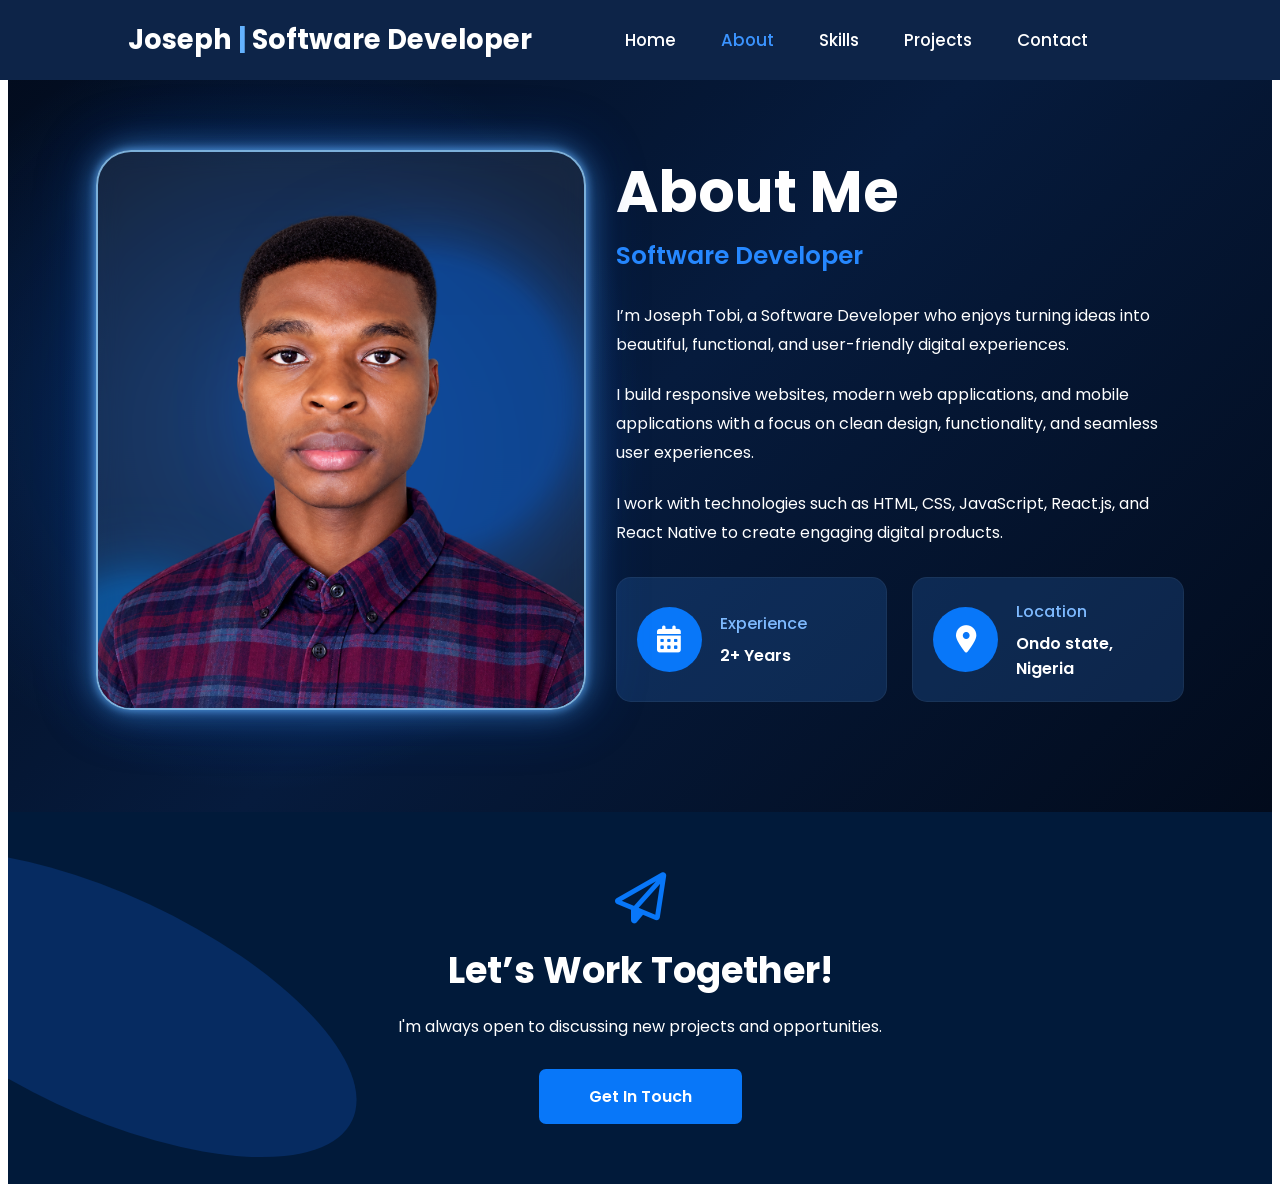
==== about.html @ d0be8aa5 "Add files via upload" ====
<!DOCTYPE html>
<html lang="en">

<head>

    <meta charset="UTF-8">

    <meta name="viewport" content="width=device-width, initial-scale=1.0">

    <title>About Me | Joseph Tobi</title>

    <!-- CSS -->
    <link rel="stylesheet" href="about.css">

    <!-- Google Font -->
    <link rel="preconnect" href="https://fonts.googleapis.com">

    <link rel="preconnect" href="https://fonts.gstatic.com" crossorigin>

    <link
        href="https://fonts.googleapis.com/css2?family=Poppins:wght@300;400;500;600;700;800&display=swap"
        rel="stylesheet"
    >

    <!-- Font Awesome -->
    <link
        rel="stylesheet"
        href="https://cdnjs.cloudflare.com/ajax/libs/font-awesome/6.7.2/css/all.min.css"
    >

</head>


<body>


<!-- ================= HEADER ================= -->

<header id="about-header">

    <nav class="navbar">

        <!-- Logo -->

        <div class="logo">

            <h2>
                Joseph <span>|</span> Software Developer
            </h2>

        </div>


        <!-- Desktop Navigation -->

        <ul class="nav-links">

            <li>
                <a href="index.html">Home</a>
            </li>

            <li>
                <a href="about.html" class="active">About</a>
            </li>

            <li>
                <a href="skills.html">Skills</a>
            </li>

            <li>
                <a href="project.html">Projects</a>
            </li>

            <li>
                <a href="contact.html">Contact</a>
            </li>

        </ul>


        <!-- Hamburger - Mobile Only -->

        <button
            class="hamburger"
            id="hamburger"
            aria-label="Open Menu"
        >

            <i class="fa-solid fa-bars"></i>

        </button>

    </nav>


    <!-- ================= MOBILE MENU ================= -->

    <nav class="mobile-menu" id="mobileMenu">

        <!-- Close Button -->

        <button
            class="close-menu"
            id="closeMenu"
            aria-label="Close Menu"
        >

            <i class="fa-solid fa-xmark"></i>

        </button>


        <a href="index.html">
            Home
        </a>

        <a href="about.html">
            About
        </a>

         <a href="skills.html">Skills</a>

        <a href="project.html">
            Projects
        </a>

        <a href="contact.html">
            Contact
        </a>

    </nav>

</header>



<!-- ================= ABOUT HERO ================= -->

<main>


    <section class="about-hero">


        <!-- About Image -->

        <div class="about-image">

            <img
                src="img/ChatGPT Image Aug 29, 2026, 05_15_41 AM.png"
                alt="Joseph Tobi"
            >

        </div>



        <!-- About Content -->

        <div class="about-content">

            <h1>
                About Me
            </h1>


            <h2>
                Software Developer
            </h2>


            <p>

                I’m Joseph Tobi, a Software Developer who enjoys
                turning ideas into beautiful, functional, and
                user-friendly digital experiences.

            </p>


            <p>

                I build responsive websites, modern web applications,
                and mobile applications with a focus on clean design,
                functionality, and seamless user experiences.

            </p>


            <p>

                I work with technologies such as HTML, CSS,
                JavaScript, React.js, and React Native to create
                engaging digital products.

            </p>



            <!-- Experience & Location -->

            <div class="about-info">


                <!-- Experience -->

                <div class="info-box">

                    <div class="info-icon">

                        <i class="fa-solid fa-calendar-days"></i>

                    </div>

                    <div>

                        <h3>
                            Experience
                        </h3>

                        <p>
                            2+ Years
                        </p>

                    </div>

                </div>



                <!-- Location -->

                <div class="info-box">

                    <div class="info-icon">

                        <i class="fa-solid fa-location-dot"></i>

                    </div>

                    <div>

                        <h3>
                            Location
                        </h3>

                        <p>
                           Ondo state, Nigeria
                        </p>

                    </div>

                </div>


            </div>

        </div>

    </section>



    <!-- ================= CALL TO ACTION ================= -->

    <section class="about-cta">


        <div class="cta-icon">

            <i class="fa-regular fa-paper-plane"></i>

        </div>


        <h2>
            Let’s Work Together!
        </h2>


        <p>

            I'm always open to discussing new projects
            and opportunities.

        </p>


        <a
            href="contact.html"
            class="cta-btn"
        >

            Get In Touch

        </a>

    </section>


</main>



<!-- ================= JAVASCRIPT ================= -->

<script src="about.js"></script>


</body>

</html>
---- about.css ----
/* ==========================================
        ABOUT PAGE — MOBILE VIEW
        0px - 767px
========================================== */

@media (max-width: 767px) {
           body {
        font-family: 'Poppins', sans-serif;
    }
      

/* ================= HEADER ================= */

    #about-header {

        width: 100%;

        position: fixed;

        top: 0;
        left: 0;

        z-index: 1000;
    }


    /* ================= NAVBAR ================= */

    .navbar {

        width: 100%;
        height: 70px;

        display: flex;

        justify-content: space-between;
        align-items: center;

        padding: 0 6%;

        background: #0d2448;
    }


    /* ================= LOGO ================= */

    .logo h2 {

        color: #ffffff;

        font-size: 1.2rem;

        font-weight: 700;
    }


    .logo span {

        color: #63b2ff;
    }


    /* ================= DESKTOP NAVIGATION ================= */

    .nav-links {

        display: none;
    }


    /* ================= HAMBURGER ================= */

    .hamburger {

        display: block;

        border: none;

        background: none;

        color: #ffffff;

        font-size: 1.8rem;

        cursor: pointer;

        margin-right: 80px;
    }


    /* ================= MOBILE MENU ================= */

    .mobile-menu {

        position: fixed;

        top: 0;
        right: -100%;

        width: 75%;
        height: 100vh;

        background: #12386b;

        display: flex;

        flex-direction: column;

        padding: 30px;

        transition: right 0.4s ease;

        z-index: 1001;
    }


    /* ================= OPEN MENU ================= */

    .mobile-menu.active {

        right: 0;
    }


    /* ================= CLOSE BUTTON ================= */

    .close-menu {

        align-self: flex-end;

        border: none;

        background: none;

        color: #ffffff;

        font-size: 2rem;

        cursor: pointer;

        margin-bottom: 40px;
    }


    /* ================= MENU LINKS ================= */

    .mobile-menu a {

        text-decoration: none;

        color: #ffffff;

        font-size: 1.2rem;

        margin: 15px 0;

        transition: 0.3s;
    }


    .mobile-menu a:hover {

        color: #63b2ff;

        padding-left: 10px;
    }


/* ==========================================
        ABOUT HERO
========================================== */

.about-hero {

    width: 100%;

    min-height: auto;

    background: linear-gradient(
        180deg,
        #06469a 0%,
        #032b65 45%,
        #001f4f 100%
    );

    display: flex;

    flex-direction: column;

    align-items: center;

    text-align: center;

    padding: 90px 7% 45px;

    box-sizing: border-box;
}


/* ==========================================
        ABOUT IMAGE — MOBILE NEON GLASS
========================================== */

.about-image {
    width: 100%;
    max-width: 380px;
    height: 430px;
    position: relative;

    display: flex;
    align-items: flex-end;
    justify-content: center;

    margin-top: 25px;
    margin-bottom: 20px;

    box-sizing: border-box;

    background: rgba(255, 255, 255, 0.07);

    border: 2px solid rgba(150, 210, 255, 0.8);

    border-radius: 30px;

    backdrop-filter: blur(10px);
    -webkit-backdrop-filter: blur(10px);

    box-shadow:
        0 0 10px rgba(99, 178, 255, 0.8),
        0 0 25px rgba(99, 178, 255, 0.5),
        0 0 50px rgba(15, 98, 215, 0.35);

    overflow: hidden;
}


/* ==========================================
        BLUE GLOW
========================================== */

.about-image::before {
    content: "";

    position: absolute;

    width: 220px;
    height: 220px;

    top: 80px;
    right: -20px;

    border-radius: 50%;

    background: #006eff;

    opacity: 0.35;

    filter: blur(8px);

    box-shadow:
        0 0 40px #006eff,
        0 0 80px #006eff;

    z-index: 0;
}


/* ==========================================
        SECOND BLUE GLOW
========================================== */

.about-image::after {
    content: "";

    position: absolute;

    width: 150px;
    height: 150px;

    bottom: -40px;
    left: -35px;

    border-radius: 50%;

    background: #008cff;

    opacity: 0.4;

    filter: blur(8px);

    box-shadow:
        0 0 30px #008cff,
        0 0 60px #008cff;

    z-index: 0;
}


/* ==========================================
        PORTRAIT
========================================== */

.about-image img {
    width: 100%;
    max-width: 430px;
    height: auto;

    display: block;

    position: relative;
    z-index: 2;

    object-fit: contain;

    transition: transform 0.4s ease;
}


/* ==========================================
        IMAGE HOVER
========================================== */

.about-image:hover img {
    transform: scale(1.03);
}

/* ==========================================
        ABOUT CONTENT
========================================== */

.about-content {

    width: 100%;

    color: #ffffff;

    display: flex;
    flex-direction: column;
    align-items: center;
}


/* ==========================================
        ABOUT HEADING
========================================== */

.about-content h1 {

    margin: 0 0 12px;

    color: #ffffff;

    font-size: 2.7rem;

    font-weight: 700;

    line-height: 1.2;
}


/* ==========================================
        ABOUT SUBHEADING
========================================== */

.about-content h2 {

    margin: 0 0 28px;

    color: #2688ff;

    font-size: 1.35rem;

    font-weight: 600;

    line-height: 1.4;
}


/* ==========================================
        ABOUT PARAGRAPHS
========================================== */

.about-content > p {

    width: 100%;

    margin: 0 0 28px;

    color: #ffffff;

    font-size: 1rem;

    line-height: 1.8;

    text-align: center;
}


/* ==========================================
        EXPERIENCE + LOCATION
========================================== */

.about-info {

    width: 100%;

    display: grid;

    grid-template-columns: 1fr 1fr;

    gap: 20px;

    margin-top: 8px;
}


/* ==========================================
        INFO BOX
========================================== */

.info-box {

    min-height: 220px;

    padding: 30px 15px;

    box-sizing: border-box;

    display: flex;

    flex-direction: column;

    align-items: center;

    justify-content: center;

    text-align: center;

    background: rgba(40, 100, 180, 0.25);

    border-radius: 18px;

    border: 1px solid rgba(255, 255, 255, 0.05);
}


/* ==========================================
        INFO ICON
========================================== */

.info-icon {

    width: 88px;
    height: 88px;

    border-radius: 50%;

    display: flex;

    align-items: center;
    justify-content: center;

    background: #0877f9;

    margin-bottom: 22px;
}


.info-icon i {

    color: #ffffff;

    font-size: 2.2rem;
}


/* ==========================================
        INFO TITLE
========================================== */

.info-box h3 {

    margin: 0 0 12px;

    color: #2688ff;

    font-size: 1.2rem;

    font-weight: 600;
}


/* ==========================================
        INFO TEXT
========================================== */

.info-box p {

    margin: 0;

    color: #ffffff;

    font-size: 1.1rem;

    font-weight: 600;
}


/* ==========================================
        CALL TO ACTION
========================================== */

.about-cta {

    width: 100%;

    min-height: 400px;

    box-sizing: border-box;

    padding: 60px 7% 70px;

    display: flex;

    flex-direction: column;

    align-items: center;

    justify-content: center;

    text-align: center;

    position: relative;

    overflow: hidden;

    background: #011a3a;

    color: #ffffff;
}


/* ==========================================
        CTA BACKGROUND SHAPES
========================================== */

.about-cta::before {

    content: "";

    position: absolute;

    width: 300px;
    height: 150px;

    left: -100px;
    bottom: 80px;

    background: #062b61;

    border-radius: 50%;

    transform: rotate(25deg);
}


.about-cta::after {

    content: "";

    position: absolute;

    width: 300px;
    height: 150px;

    right: -100px;
    bottom: 80px;

    background: #062b61;

    border-radius: 50%;

    transform: rotate(-25deg);
}


/* ==========================================
        CTA CONTENT
========================================== */

.cta-icon,
.about-cta h2,
.about-cta p,
.cta-btn {

    position: relative;

    z-index: 2;
}


/* ==========================================
        CTA ICON
========================================== */

.cta-icon {

    margin-bottom: 25px;
}


.cta-icon i {

    color: #0877f9;

    font-size: 3.5rem;
}


/* ==========================================
        CTA HEADING
========================================== */

.about-cta h2 {

    margin: 0 0 20px;

    color: #ffffff;

    font-size: 2rem;

    font-weight: 700;
}


/* ==========================================
        CTA TEXT
========================================== */

.about-cta p {

    max-width: 450px;

    margin: 0 0 30px;

    color: #ffffff;

    font-size: 1rem;

    line-height: 1.8;
}


/* ==========================================
        CTA BUTTON
========================================== */

.cta-btn {

    display: inline-block;

    padding: 15px 55px;

    background: #0877f9;

    color: #ffffff;

    text-decoration: none;

    border-radius: 7px;

    font-size: 1rem;

    font-weight: 600;

    transition: 0.3s;
}


.cta-btn:hover {

    background: #0665d6;

}


/* ==========================================
        SMALL PHONES
        0px - 400px
========================================== */

@media (max-width: 400px) {

    .navbar {
        height: 80px;
    }

    .logo h2 {
        font-size: 1rem;
    }

    .hamburger {
        font-size: 1.7rem;
        margin-right: 30px;
        
    }

    .about-hero {
        padding-left: 6%;
        padding-right: 6%;
    }

    .about-image {
        width: 100%;
        max-width: 330px;
        height: 370px;

        position: relative;

        display: flex;
        align-items: flex-end;
        justify-content: center;

        margin-top: 20px;
        margin-bottom: 15px;

        box-sizing: border-box;

        background: rgba(255, 255, 255, 0.07);

        border: 2px solid rgba(150, 210, 255, 0.8);

        border-radius: 26px;

        backdrop-filter: blur(10px);
        -webkit-backdrop-filter: blur(10px);

        box-shadow:
            0 0 8px rgba(99, 178, 255, 0.8),
            0 0 20px rgba(99, 178, 255, 0.5),
            0 0 40px rgba(15, 98, 215, 0.35);

        overflow: hidden;
    }


    .about-image::before {
        content: "";

        position: absolute;

        width: 180px;
        height: 180px;

        top: 70px;
        right: -30px;

        border-radius: 50%;

        background: #006eff;

        opacity: 0.35;

        filter: blur(8px);

        box-shadow:
            0 0 30px #006eff,
            0 0 60px #006eff;

        z-index: 0;
    }


    .about-image::after {
        content: "";

        position: absolute;

        width: 120px;
        height: 120px;

        bottom: -30px;
        left: -30px;

        border-radius: 50%;

        background: #008cff;

        opacity: 0.4;

        filter: blur(8px);

        box-shadow:
            0 0 25px #008cff,
            0 0 50px #008cff;

        z-index: 0;
    }


    .about-image img {
        width: 100%;
        max-width: 360px;
        height: auto;

        display: block;

        position: relative;
        z-index: 2;

        object-fit: contain;

        transition: transform 0.4s ease;
    }


    .about-image:hover img {
        transform: scale(1.03);
    }


    .about-content h1 {
        font-size: 2.3rem;
    }

    .about-content h2 {
        font-size: 1.15rem;
    }

    .about-content > p {
        font-size: 0.95rem;
        line-height: 1.7;
    }

    .about-info {
        gap: 12px;
    }

    .info-box {
        min-height: 200px;
        padding: 25px 10px;
    }

    .info-icon {
        width: 75px;
        height: 75px;
    }

    .info-icon i {
        font-size: 1.8rem;
    }

    .info-box h3 {
        font-size: 1rem;
    }

    .info-box p {
        font-size: 0.95rem;
    }

    .about-cta h2 {
        font-size: 1.7rem;
    }

    .cta-btn {
        padding: 14px 45px;
    }
}

}

/* ==========================================
        ABOUT PAGE — TABLET VIEW
        768px - 1024px
========================================== */

@media (min-width: 768px) and (max-width: 1024px) {
      body {
    font-family: 'Poppins', sans-serif;
    overflow-x: auto;
}


    /* ================= HEADER ================= */

    #about-header {

        width:100%;
    position:fixed;
    top:0;
    left:0;
    z-index:1000;
    }


    /* ================= NAVBAR ================= */
.navbar {
    width: 100%;
    height: 75px;
    display: flex;
    justify-content: space-between;
    align-items: center;
    padding: 0 6%;
    background: #0d2448;
}


    /* ================= LOGO ================= */

    .logo h2 {

        color: #ffffff;

        font-size: 1.45rem;

        font-weight: 700;
    }


    .logo span {

        color: #63b2ff;
    }


    /* ================= NAVIGATION ================= */

    .nav-links {

        display: flex;

        align-items: center;

        gap: 25px;

        list-style: none;
         overflow-x: auto;
         padding-right: 5rem;
    }


    .nav-links a {

        text-decoration: none;

        color: #ffffff;

        font-size: 0.95rem;

        font-weight: 500;

        transition: 0.3s;
    }


    .nav-links a:hover {

        color: #63b2ff;
    }


    .nav-links .active {

        color: #63b2ff;
    }


    /* NO UNDERLINE */

    .nav-links a.active::after {

        display: none;
    }


    /* ================= HAMBURGER ================= */

    .hamburger {

        display: none;
    }


    /* ================= MOBILE MENU ================= */

    .mobile-menu {

        display: none;
    }


.about-hero {
    width: 110%;

    min-height: auto;

    display: flex;
    flex-direction: column;

    align-items: center;
    text-align: center;

    box-sizing: border-box;

    padding: 100px 7% 60px;

    background:
        radial-gradient(
            circle at 50% 20%,
            rgba(15, 98, 215, 0.35),
            transparent 35%
        ),
        linear-gradient(
            180deg,
            #020b1c,
            #061b3d,
            #020b1c
        );

    color: #ffffff;
}


/* ==========================================
        ABOUT IMAGE — TABLET NEON GLASS
========================================== */

.about-image {

    width: 380px;
    max-width: 90%;
    height: 430px;

    position: relative;

    display: flex;
    align-items: flex-end;
    justify-content: center;

    margin-top: 25px;
    margin-bottom: 35px;

    box-sizing: border-box;

    /* Glass background */
    background: rgba(255, 255, 255, 0.07);

    /* Neon border */
    border: 2px solid rgba(150, 210, 255, 0.8);

    border-radius: 30px;

    /* Glass effect */
    backdrop-filter: blur(10px);
    -webkit-backdrop-filter: blur(10px);

    /* Neon glow */
    box-shadow:
        0 0 10px rgba(99, 178, 255, 0.8),
        0 0 25px rgba(99, 178, 255, 0.5),
        0 0 50px rgba(15, 98, 215, 0.35);

    overflow: hidden;
}


/* ==========================================
        BLUE GLOW
========================================== */

.about-image::before {

    content: "";

    position: absolute;

    width: 230px;
    height: 230px;

    top: 80px;
    right: 0;

    border-radius: 50%;

    background: #006eff;

    opacity: 0.35;

    filter: blur(8px);

    box-shadow:
        0 0 40px #006eff,
        0 0 80px #006eff;

    z-index: 0;
}


/* ==========================================
        SECOND BLUE GLOW
========================================== */

.about-image::after {

    content: "";

    position: absolute;

    width: 150px;
    height: 150px;

    bottom: -40px;
    left: -35px;

    border-radius: 50%;

    background: #008cff;

    opacity: 0.4;

    filter: blur(8px);

    box-shadow:
        0 0 30px #008cff,
        0 0 60px #008cff;

    z-index: 0;
}


/* ==========================================
        PORTRAIT
========================================== */

.about-image img {

    width: 100%;
    max-width: 390px;

    height: auto;

    display: block;

    position: relative;

    z-index: 2;

    object-fit: contain;

    transition: transform 0.4s ease;
}


/* ==========================================
        IMAGE HOVER
========================================== */

.about-image:hover img {

    transform: scale(1.03);
}


/* ==========================================
        ABOUT CONTENT
========================================== */

.about-content {

    width: 90%;

    max-width: 750px;

    display: flex;

    flex-direction: column;

    align-items: center;

    color: #ffffff;
}


/* ==========================================
        ABOUT HEADING
========================================== */

.about-content h1 {

    margin: 0 0 12px;

    color: #ffffff;

    font-size: 3.2rem;

    font-weight: 700;

    line-height: 1.2;
}


/* ==========================================
        ABOUT SUBHEADING
========================================== */

.about-content h2 {

    margin: 0 0 30px;

    color: #2688ff;

    font-size: 1.55rem;

    font-weight: 600;

    line-height: 1.4;
}


/* ==========================================
        ABOUT PARAGRAPHS
========================================== */

.about-content > p {

    width: 100%;

    max-width: 720px;

    margin: 0 0 28px;

    color: #ffffff;

    font-size: 1.05rem;

    line-height: 1.85;

    text-align: center;
}


/* ==========================================
        EXPERIENCE + LOCATION
========================================== */

.about-info {

    width: 100%;

    max-width: 750px;

    display: grid;

    grid-template-columns: 1fr 1fr;

    gap: 25px;

    margin-top: 10px;
}


/* ==========================================
        INFO BOX
========================================== */

.info-box {

    min-height: 230px;

    padding: 35px 25px;

    box-sizing: border-box;

    display: flex;

    flex-direction: column;

    align-items: center;

    justify-content: center;

    text-align: center;

    background: rgba(40, 100, 180, 0.25);

    border-radius: 18px;

    border: 1px solid rgba(255, 255, 255, 0.05);
}


/* ==========================================
        INFO ICON
========================================== */

.info-icon {

    width: 90px;

    height: 90px;

    display: flex;

    align-items: center;

    justify-content: center;

    margin-bottom: 22px;

    border-radius: 50%;

    background: #0877f9;
}


.info-icon i {

    color: #ffffff;

    font-size: 2.3rem;
}


/* ==========================================
        INFO TITLE
========================================== */

.info-box h3 {

    margin: 0 0 12px;

    color: #2688ff;

    font-size: 1.3rem;

    font-weight: 600;
}


/* ==========================================
        INFO TEXT
========================================== */

.info-box p {

    margin: 0;

    color: #ffffff;

    font-size: 1.15rem;

    font-weight: 600;
}


/* ==========================================
        CALL TO ACTION
========================================== */

.about-cta {
    width: 110%;

    min-height: 400px;

    padding: 65px 7% 75px;

    box-sizing: border-box;

    display: flex;

    flex-direction: column;

    align-items: center;

    justify-content: center;

    text-align: center;

    position: relative;

    overflow: hidden;

    background: #011a3a;

    color: #ffffff;
}


/* ==========================================
        CTA BACKGROUND SHAPES
========================================== */

.about-cta::before {

    content: "";

    position: absolute;

    width: 420px;

    height: 190px;

    left: -140px;

    bottom: 80px;

    background: #062b61;

    border-radius: 50%;

    transform: rotate(25deg);
}


.nav-links a.active {
    color: #3b94ff;
}


/* ==========================================
        CTA CONTENT
========================================== */

.cta-icon,
.about-cta h2,
.about-cta p,
.cta-btn {

    position: relative;

    z-index: 2;
}


/* ==========================================
        CTA ICON
========================================== */

.cta-icon {

    margin-bottom: 25px;
}


.cta-icon i {

    color: #0877f9;

    font-size: 3.8rem;
}


/* ==========================================
        CTA HEADING
========================================== */

.about-cta h2 {

    margin: 0 0 20px;

    color: #ffffff;

    font-size: 2.3rem;

    font-weight: 700;
}


/* ==========================================
        CTA TEXT
========================================== */

.about-cta p {

    max-width: 600px;

    margin: 0 0 32px;

    color: #ffffff;

    font-size: 1.1rem;

    line-height: 1.8;
}


/* ==========================================
        CTA BUTTON
========================================== */

.cta-btn {

    display: inline-block;

    padding: 16px 60px;

    background: #0877f9;

    color: #ffffff;

    text-decoration: none;

    border-radius: 7px;

    font-size: 1.05rem;

    font-weight: 600;

    transition: 0.3s;
}


.cta-btn:hover {

    background: #0665d6;
}

}

/* ==========================================
        ABOUT PAGE — DESKTOP VIEW
        1025px AND ABOVE
========================================== */

@media (min-width: 1025px) {
           body {
        font-family: 'Poppins', sans-serif;
    }


  /* ================= HEADER ================= */

    #about-header {

        width: 100%;

        position: fixed;

        top: 0;
        left: 0;

        z-index: 1000;
    }


    /* ================= NAVBAR ================= */

    .navbar {

        width: 100%;
        height: 80px;

        display: flex;

        justify-content: space-between;
        align-items: center;

        padding: 0 10%;

        background: #0d2448;
    }


    /* ================= LOGO ================= */

    .logo h2 {

        color: #ffffff;

        font-size: 1.7rem;

        font-weight: 700;
    }


    .logo span {

        color: #63b2ff;
    }


    /* ================= NAVIGATION ================= */

    .nav-links {

        display: flex;

        align-items: center;

        gap: 45px;

        list-style: none;

        padding-right: 20rem;
    }


    .nav-links a {

        text-decoration: none;

        color: #ffffff;

        font-size: 1.05rem;

        font-weight: 500;

        transition: 0.3s;
    }


    .nav-links a:hover {

        color: #63b2ff;
    }


    .nav-links .active {

        color: #63b2ff;
    }


    /* NO UNDERLINE */

    .nav-links a.active::after {

        display: none;
    }


    /* ================= HAMBURGER ================= */

    .hamburger {

        display: none;
    }


    /* ================= MOBILE MENU ================= */

    .mobile-menu {

        display: none;
    }


.about-hero {
    width: 100%;
    min-height: 650px;

    display: grid;

    grid-template-columns: 45% 55%;

    align-items: center;

    box-sizing: border-box;

    padding: 100px 7% 60px;

    background:
        radial-gradient(
            circle at 20% 50%,
            rgba(15, 98, 215, 0.35),
            transparent 35%
        ),
        linear-gradient(
            135deg,
            #020b1c,
            #061b3d,
            #020b1c
        );

    color: #ffffff;
}

/* ==========================================
        ABOUT IMAGE — NEON GLASS
========================================== */

.about-image {

    width: 100%;
    max-width: 520px;
    height: 560px;

    position: relative;

    display: flex;
    align-items: flex-end;
    justify-content: center;

    box-sizing: border-box;

    /* Glass background */
    background: rgba(255, 255, 255, 0.07);

    /* Neon border */
    border: 2px solid rgba(150, 210, 255, 0.8);

    border-radius: 35px;

    /* Glass effect */
    backdrop-filter: blur(12px);
    -webkit-backdrop-filter: blur(12px);

    /* Neon glow */
    box-shadow:
        0 0 10px rgba(99, 178, 255, 0.8),
        0 0 30px rgba(99, 178, 255, 0.5),
        0 0 60px rgba(15, 98, 215, 0.35);

    overflow: hidden;
}


/* ==========================================
        BLUE GLOW BEHIND PORTRAIT
========================================== */

.about-image::before {

    content: "";

    position: absolute;

    width: 300px;
    height: 300px;

    top: 100px;
    right: 10px;

    border-radius: 50%;

    background: #006eff;

    opacity: 0.35;

    filter: blur(10px);

    box-shadow:
        0 0 50px #006eff,
        0 0 100px #006eff;

    z-index: 0;
}


/* ==========================================
        SECOND BLUE GLOW
========================================== */

.about-image::after {

    content: "";

    position: absolute;

    width: 200px;
    height: 200px;

    bottom: -70px;
    left: -60px;

    border-radius: 50%;

    background: #008cff;

    opacity: 0.4;

    filter: blur(10px);

    box-shadow:
        0 0 40px #008cff,
        0 0 80px #008cff;

    z-index: 0;
}


/* ==========================================
        PORTRAIT
========================================== */

.about-image img {

    width: 100%;
    max-width: 520px;

    height: auto;

    display: block;

    position: relative;

    z-index: 2;

    object-fit: contain;

    transition: transform 0.4s ease;
}


/* ==========================================
        IMAGE HOVER
========================================== */

.about-image:hover img {

    transform: scale(1.03);
}

/* ==========================================
        ABOUT CONTENT
========================================== */

.about-content {

    width: 100%;

    max-width: 680px;

    padding: 50px 0 50px 30px;

    box-sizing: border-box;

    color: #ffffff;
}


/* ==========================================
        ABOUT HEADING
========================================== */

.about-content h1 {

    margin: 0 0 12px;

    color: #ffffff;

    font-size: 3.6rem;

    font-weight: 700;

    line-height: 1.2;
}


/* ==========================================
        ABOUT SUBHEADING
========================================== */

.about-content h2 {

    margin: 0 0 28px;

    color: #2688ff;

    font-size: 1.55rem;

    font-weight: 600;

    line-height: 1.4;
}


/* ==========================================
        ABOUT PARAGRAPHS
========================================== */

.about-content > p {

    max-width: 650px;

    margin: 0 0 22px;

    color: #ffffff;

    font-size: 1rem;

    line-height: 1.8;

    text-align: left;
}


/* ==========================================
        EXPERIENCE + LOCATION
========================================== */

.about-info {

    width: 100%;

    display: grid;

    grid-template-columns: 1fr 1fr;

    gap: 25px;

    margin-top: 30px;
}


/* ==========================================
        INFO BOX
========================================== */

.info-box {

    min-height: 125px;

    padding: 20px;

    box-sizing: border-box;

    display: flex;

    align-items: center;

    gap: 18px;

    background: rgba(40, 100, 180, 0.28);

    border-radius: 15px;

    border: 1px solid rgba(255, 255, 255, 0.05);
}


/* ==========================================
        INFO ICON
========================================== */

.info-icon {

    flex-shrink: 0;

    width: 65px;

    height: 65px;

    display: flex;

    align-items: center;

    justify-content: center;

    border-radius: 50%;

    background: #0877f9;
}


.info-icon i {

    color: #ffffff;

    font-size: 1.7rem;
}


/* ==========================================
        INFO TITLE
========================================== */

.info-box h3 {

    margin: 0 0 7px;

    color: #7ebaff;

    font-size: 1rem;

    font-weight: 500;
}


/* ==========================================
        INFO TEXT
========================================== */

.info-box p {

    margin: 0;

    color: #ffffff;

    font-size: 1rem;

    font-weight: 600;
}


/* ==========================================
        CALL TO ACTION
========================================== */

.about-cta {

    width: 100%;

    min-height: 360px;

    padding: 60px 7%;

    box-sizing: border-box;

    display: flex;

    flex-direction: column;

    align-items: center;

    justify-content: center;

    text-align: center;

    position: relative;

    overflow: hidden;

    background: #011a3a;

    color: #ffffff;
}


/* ==========================================
        CTA BACKGROUND SHAPES
========================================== */

.about-cta::before {

    content: "";

    position: absolute;

    width: 550px;

    height: 220px;

    left: -180px;

    bottom: 70px;

    background: #062b61;

    border-radius: 50%;

    transform: rotate(25deg);
}


.nav-links a.active {
    color: #3b94ff;
}


/* ==========================================
        CTA CONTENT
========================================== */

.cta-icon,
.about-cta h2,
.about-cta p,
.cta-btn {

    position: relative;

    z-index: 2;
}


/* ==========================================
        CTA ICON
========================================== */

.cta-icon {

    margin-bottom: 18px;
}


.cta-icon i {

    color: #0877f9;

    font-size: 3.2rem;
}


/* ==========================================
        CTA HEADING
========================================== */

.about-cta h2 {

    margin: 0 0 15px;

    color: #ffffff;

    font-size: 2.3rem;

    font-weight: 700;
}


/* ==========================================
        CTA TEXT
========================================== */

.about-cta p {

    max-width: 600px;

    margin: 0 0 28px;

    color: #ffffff;

    font-size: 1rem;

    line-height: 1.7;
}


/* ==========================================
        CTA BUTTON
========================================== */

.cta-btn {

    display: inline-block;

    padding: 15px 50px;

    background: #0877f9;

    color: #ffffff;

    text-decoration: none;

    border-radius: 7px;

    font-size: 1rem;

    font-weight: 600;

    transition: 0.3s;
}


.cta-btn:hover {

    background: #0665d6;

}

}
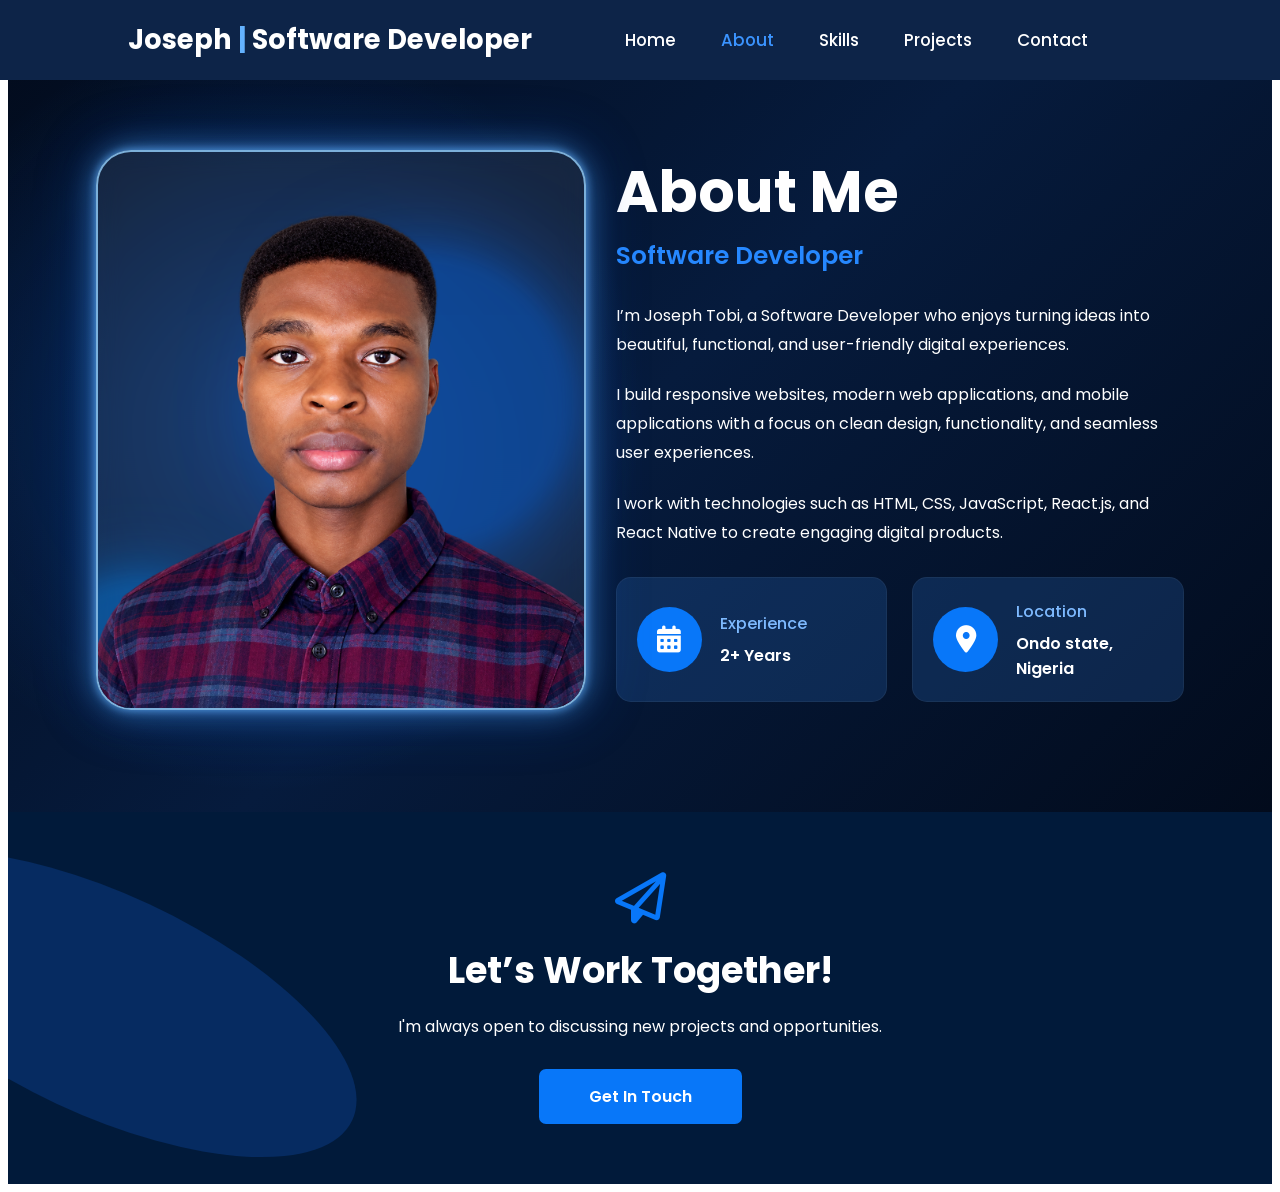
==== commit bf24eb00: "Update portfolio pages and image loading" ====
--- a/about.html
+++ b/about.html
@@ -1,312 +1,314 @@
-<!DOCTYPE html>
-<html lang="en">
-
-<head>
-
-    <meta charset="UTF-8">
-
-    <meta name="viewport" content="width=device-width, initial-scale=1.0">
-
-    <title>About Me | Joseph Tobi</title>
-
-    <!-- CSS -->
-    <link rel="stylesheet" href="about.css">
-
-    <!-- Google Font -->
-    <link rel="preconnect" href="https://fonts.googleapis.com">
-
-    <link rel="preconnect" href="https://fonts.gstatic.com" crossorigin>
-
-    <link
-        href="https://fonts.googleapis.com/css2?family=Poppins:wght@300;400;500;600;700;800&display=swap"
-        rel="stylesheet"
-    >
-
-    <!-- Font Awesome -->
-    <link
-        rel="stylesheet"
-        href="https://cdnjs.cloudflare.com/ajax/libs/font-awesome/6.7.2/css/all.min.css"
-    >
-
-</head>
-
-
-<body>
-
-
-<!-- ================= HEADER ================= -->
-
-<header id="about-header">
-
-    <nav class="navbar">
-
-        <!-- Logo -->
-
-        <div class="logo">
-
-            <h2>
-                Joseph <span>|</span> Software Developer
-            </h2>
-
-        </div>
-
-
-        <!-- Desktop Navigation -->
-
-        <ul class="nav-links">
-
-            <li>
-                <a href="index.html">Home</a>
-            </li>
-
-            <li>
-                <a href="about.html" class="active">About</a>
-            </li>
-
-            <li>
-                <a href="skills.html">Skills</a>
-            </li>
-
-            <li>
-                <a href="project.html">Projects</a>
-            </li>
-
-            <li>
-                <a href="contact.html">Contact</a>
-            </li>
-
-        </ul>
-
-
-        <!-- Hamburger - Mobile Only -->
-
-        <button
-            class="hamburger"
-            id="hamburger"
-            aria-label="Open Menu"
-        >
-
-            <i class="fa-solid fa-bars"></i>
-
-        </button>
-
-    </nav>
-
-
-    <!-- ================= MOBILE MENU ================= -->
-
-    <nav class="mobile-menu" id="mobileMenu">
-
-        <!-- Close Button -->
-
-        <button
-            class="close-menu"
-            id="closeMenu"
-            aria-label="Close Menu"
-        >
-
-            <i class="fa-solid fa-xmark"></i>
-
-        </button>
-
-
-        <a href="index.html">
-            Home
-        </a>
-
-        <a href="about.html">
-            About
-        </a>
-
-         <a href="skills.html">Skills</a>
-
-        <a href="project.html">
-            Projects
-        </a>
-
-        <a href="contact.html">
-            Contact
-        </a>
-
-    </nav>
-
-</header>
-
-
-
-<!-- ================= ABOUT HERO ================= -->
-
-<main>
-
-
-    <section class="about-hero">
-
-
-        <!-- About Image -->
-
-        <div class="about-image">
-
-            <img
-                src="img/ChatGPT Image Aug 29, 2026, 05_15_41 AM.png"
-                alt="Joseph Tobi"
-            >
-
-        </div>
-
-
-
-        <!-- About Content -->
-
-        <div class="about-content">
-
-            <h1>
-                About Me
-            </h1>
-
-
-            <h2>
-                Software Developer
-            </h2>
-
-
-            <p>
-
-                I’m Joseph Tobi, a Software Developer who enjoys
-                turning ideas into beautiful, functional, and
-                user-friendly digital experiences.
-
-            </p>
-
-
-            <p>
-
-                I build responsive websites, modern web applications,
-                and mobile applications with a focus on clean design,
-                functionality, and seamless user experiences.
-
-            </p>
-
-
-            <p>
-
-                I work with technologies such as HTML, CSS,
-                JavaScript, React.js, and React Native to create
-                engaging digital products.
-
-            </p>
-
-
-
-            <!-- Experience & Location -->
-
-            <div class="about-info">
-
-
-                <!-- Experience -->
-
-                <div class="info-box">
-
-                    <div class="info-icon">
-
-                        <i class="fa-solid fa-calendar-days"></i>
-
-                    </div>
-
-                    <div>
-
-                        <h3>
-                            Experience
-                        </h3>
-
-                        <p>
-                            2+ Years
-                        </p>
-
-                    </div>
-
-                </div>
-
-
-
-                <!-- Location -->
-
-                <div class="info-box">
-
-                    <div class="info-icon">
-
-                        <i class="fa-solid fa-location-dot"></i>
-
-                    </div>
-
-                    <div>
-
-                        <h3>
-                            Location
-                        </h3>
-
-                        <p>
-                           Ondo state, Nigeria
-                        </p>
-
-                    </div>
-
-                </div>
-
-
-            </div>
-
-        </div>
-
-    </section>
-
-
-
-    <!-- ================= CALL TO ACTION ================= -->
-
-    <section class="about-cta">
-
-
-        <div class="cta-icon">
-
-            <i class="fa-regular fa-paper-plane"></i>
-
-        </div>
-
-
-        <h2>
-            Let’s Work Together!
-        </h2>
-
-
-        <p>
-
-            I'm always open to discussing new projects
-            and opportunities.
-
-        </p>
-
-
-        <a
-            href="contact.html"
-            class="cta-btn"
-        >
-
-            Get In Touch
-
-        </a>
-
-    </section>
-
-
-</main>
-
-
-
-<!-- ================= JAVASCRIPT ================= -->
-
-<script src="about.js"></script>
-
-
-</body>
-
+<!DOCTYPE html>
+<html lang="en">
+
+<head>
+
+    <meta charset="UTF-8">
+
+    <meta name="viewport" content="width=device-width, initial-scale=1.0">
+
+    <title>About Me | Joseph Tobi</title>
+
+    <!-- CSS -->
+    <link rel="stylesheet" href="about.css">
+
+    <!-- Google Font -->
+    <link rel="preconnect" href="https://fonts.googleapis.com">
+
+    <link rel="preconnect" href="https://fonts.gstatic.com" crossorigin>
+
+    <link
+        href="https://fonts.googleapis.com/css2?family=Poppins:wght@300;400;500;600;700;800&display=swap"
+        rel="stylesheet"
+    >
+
+    <!-- Font Awesome -->
+    <link
+        rel="stylesheet"
+        href="https://cdnjs.cloudflare.com/ajax/libs/font-awesome/6.7.2/css/all.min.css"
+    >
+
+</head>
+
+
+<body>
+
+
+<!-- ================= HEADER ================= -->
+
+<header id="about-header">
+
+    <nav class="navbar">
+
+        <!-- Logo -->
+
+        <div class="logo">
+
+            <h2>
+                Joseph <span>|</span> Software Developer
+            </h2>
+
+        </div>
+
+
+        <!-- Desktop Navigation -->
+
+        <ul class="nav-links">
+
+            <li>
+                <a href="index.html">Home</a>
+            </li>
+
+            <li>
+                <a href="about.html" class="active">About</a>
+            </li>
+
+            <li>
+                <a href="skills.html">Skills</a>
+            </li>
+
+            <li>
+                <a href="project.html">Projects</a>
+            </li>
+
+            <li>
+                <a href="contact.html">Contact</a>
+            </li>
+
+        </ul>
+
+
+        <!-- Hamburger - Mobile Only -->
+
+        <button
+            class="hamburger"
+            id="hamburger"
+            aria-label="Open Menu"
+        >
+
+            <i class="fa-solid fa-bars"></i>
+
+        </button>
+
+    </nav>
+
+
+    <!-- ================= MOBILE MENU ================= -->
+
+    <nav class="mobile-menu" id="mobileMenu">
+
+        <!-- Close Button -->
+
+        <button
+            class="close-menu"
+            id="closeMenu"
+            aria-label="Close Menu"
+        >
+
+            <i class="fa-solid fa-xmark"></i>
+
+        </button>
+
+
+        <a href="index.html">
+            Home
+        </a>
+
+        <a href="about.html">
+            About
+        </a>
+
+         <a href="skills.html">Skills</a>
+
+        <a href="project.html">
+            Projects
+        </a>
+
+        <a href="contact.html">
+            Contact
+        </a>
+
+    </nav>
+
+</header>
+
+
+
+<!-- ================= ABOUT HERO ================= -->
+
+<main>
+
+
+    <section class="about-hero">
+
+
+        <!-- About Image -->
+
+        <div class="about-image">
+
+    <div class="image-loader"></div>
+
+    <img
+        src="img/ChatGPT Image Aug 29, 2026, 05_15_41 AM.png"
+        alt=""
+    >
+
+</div>
+
+
+
+        <!-- About Content -->
+
+        <div class="about-content">
+
+            <h1>
+                About Me
+            </h1>
+
+
+            <h2>
+                Software Developer
+            </h2>
+
+
+            <p>
+
+                I’m Joseph Tobi, a Software Developer who enjoys
+                turning ideas into beautiful, functional, and
+                user-friendly digital experiences.
+
+            </p>
+
+
+            <p>
+
+                I build responsive websites, modern web applications,
+                and mobile applications with a focus on clean design,
+                functionality, and seamless user experiences.
+
+            </p>
+
+
+            <p>
+
+                I work with technologies such as HTML, CSS,
+                JavaScript, React.js, and React Native to create
+                engaging digital products.
+
+            </p>
+
+
+
+            <!-- Experience & Location -->
+
+            <div class="about-info">
+
+
+                <!-- Experience -->
+
+                <div class="info-box">
+
+                    <div class="info-icon">
+
+                        <i class="fa-solid fa-calendar-days"></i>
+
+                    </div>
+
+                    <div>
+
+                        <h3>
+                            Experience
+                        </h3>
+
+                        <p>
+                            2+ Years
+                        </p>
+
+                    </div>
+
+                </div>
+
+
+
+                <!-- Location -->
+
+                <div class="info-box">
+
+                    <div class="info-icon">
+
+                        <i class="fa-solid fa-location-dot"></i>
+
+                    </div>
+
+                    <div>
+
+                        <h3>
+                            Location
+                        </h3>
+
+                        <p>
+                           Ondo state, Nigeria
+                        </p>
+
+                    </div>
+
+                </div>
+
+
+            </div>
+
+        </div>
+
+    </section>
+
+
+
+    <!-- ================= CALL TO ACTION ================= -->
+
+    <section class="about-cta">
+
+
+        <div class="cta-icon">
+
+            <i class="fa-regular fa-paper-plane"></i>
+
+        </div>
+
+
+        <h2>
+            Let’s Work Together!
+        </h2>
+
+
+        <p>
+
+            I'm always open to discussing new projects
+            and opportunities.
+
+        </p>
+
+
+        <a
+            href="contact.html"
+            class="cta-btn"
+        >
+
+            Get In Touch
+
+        </a>
+
+    </section>
+
+
+</main>
+
+
+
+<!-- ================= JAVASCRIPT ================= -->
+
+<script src="about.js"></script>
+
+
+</body>
+
 </html>
--- a/about.css
+++ b/about.css
@@ -1,2160 +1,2200 @@
-/* ==========================================
-        ABOUT PAGE — MOBILE VIEW
-        0px - 767px
-========================================== */
-
-@media (max-width: 767px) {
-           body {
-        font-family: 'Poppins', sans-serif;
-    }
-      
-
-/* ================= HEADER ================= */
-
-    #about-header {
-
-        width: 100%;
-
-        position: fixed;
-
-        top: 0;
-        left: 0;
-
-        z-index: 1000;
-    }
-
-
-    /* ================= NAVBAR ================= */
-
-    .navbar {
-
-        width: 100%;
-        height: 70px;
-
-        display: flex;
-
-        justify-content: space-between;
-        align-items: center;
-
-        padding: 0 6%;
-
-        background: #0d2448;
-    }
-
-
-    /* ================= LOGO ================= */
-
-    .logo h2 {
-
-        color: #ffffff;
-
-        font-size: 1.2rem;
-
-        font-weight: 700;
-    }
-
-
-    .logo span {
-
-        color: #63b2ff;
-    }
-
-
-    /* ================= DESKTOP NAVIGATION ================= */
-
-    .nav-links {
-
-        display: none;
-    }
-
-
-    /* ================= HAMBURGER ================= */
-
-    .hamburger {
-
-        display: block;
-
-        border: none;
-
-        background: none;
-
-        color: #ffffff;
-
-        font-size: 1.8rem;
-
-        cursor: pointer;
-
-        margin-right: 80px;
-    }
-
-
-    /* ================= MOBILE MENU ================= */
-
-    .mobile-menu {
-
-        position: fixed;
-
-        top: 0;
-        right: -100%;
-
-        width: 75%;
-        height: 100vh;
-
-        background: #12386b;
-
-        display: flex;
-
-        flex-direction: column;
-
-        padding: 30px;
-
-        transition: right 0.4s ease;
-
-        z-index: 1001;
-    }
-
-
-    /* ================= OPEN MENU ================= */
-
-    .mobile-menu.active {
-
-        right: 0;
-    }
-
-
-    /* ================= CLOSE BUTTON ================= */
-
-    .close-menu {
-
-        align-self: flex-end;
-
-        border: none;
-
-        background: none;
-
-        color: #ffffff;
-
-        font-size: 2rem;
-
-        cursor: pointer;
-
-        margin-bottom: 40px;
-    }
-
-
-    /* ================= MENU LINKS ================= */
-
-    .mobile-menu a {
-
-        text-decoration: none;
-
-        color: #ffffff;
-
-        font-size: 1.2rem;
-
-        margin: 15px 0;
-
-        transition: 0.3s;
-    }
-
-
-    .mobile-menu a:hover {
-
-        color: #63b2ff;
-
-        padding-left: 10px;
-    }
-
-
-/* ==========================================
-        ABOUT HERO
-========================================== */
-
-.about-hero {
-
-    width: 100%;
-
-    min-height: auto;
-
-    background: linear-gradient(
-        180deg,
-        #06469a 0%,
-        #032b65 45%,
-        #001f4f 100%
-    );
-
-    display: flex;
-
-    flex-direction: column;
-
-    align-items: center;
-
-    text-align: center;
-
-    padding: 90px 7% 45px;
-
-    box-sizing: border-box;
-}
-
-
-/* ==========================================
-        ABOUT IMAGE — MOBILE NEON GLASS
-========================================== */
-
-.about-image {
-    width: 100%;
-    max-width: 380px;
-    height: 430px;
-    position: relative;
-
-    display: flex;
-    align-items: flex-end;
-    justify-content: center;
-
-    margin-top: 25px;
-    margin-bottom: 20px;
-
-    box-sizing: border-box;
-
-    background: rgba(255, 255, 255, 0.07);
-
-    border: 2px solid rgba(150, 210, 255, 0.8);
-
-    border-radius: 30px;
-
-    backdrop-filter: blur(10px);
-    -webkit-backdrop-filter: blur(10px);
-
-    box-shadow:
-        0 0 10px rgba(99, 178, 255, 0.8),
-        0 0 25px rgba(99, 178, 255, 0.5),
-        0 0 50px rgba(15, 98, 215, 0.35);
-
-    overflow: hidden;
-}
-
-
-/* ==========================================
-        BLUE GLOW
-========================================== */
-
-.about-image::before {
-    content: "";
-
-    position: absolute;
-
-    width: 220px;
-    height: 220px;
-
-    top: 80px;
-    right: -20px;
-
-    border-radius: 50%;
-
-    background: #006eff;
-
-    opacity: 0.35;
-
-    filter: blur(8px);
-
-    box-shadow:
-        0 0 40px #006eff,
-        0 0 80px #006eff;
-
-    z-index: 0;
-}
-
-
-/* ==========================================
-        SECOND BLUE GLOW
-========================================== */
-
-.about-image::after {
-    content: "";
-
-    position: absolute;
-
-    width: 150px;
-    height: 150px;
-
-    bottom: -40px;
-    left: -35px;
-
-    border-radius: 50%;
-
-    background: #008cff;
-
-    opacity: 0.4;
-
-    filter: blur(8px);
-
-    box-shadow:
-        0 0 30px #008cff,
-        0 0 60px #008cff;
-
-    z-index: 0;
-}
-
-
-/* ==========================================
-        PORTRAIT
-========================================== */
-
-.about-image img {
-    width: 100%;
-    max-width: 430px;
-    height: auto;
-
-    display: block;
-
-    position: relative;
-    z-index: 2;
-
-    object-fit: contain;
-
-    transition: transform 0.4s ease;
-}
-
-
-/* ==========================================
-        IMAGE HOVER
-========================================== */
-
-.about-image:hover img {
-    transform: scale(1.03);
-}
-
-/* ==========================================
-        ABOUT CONTENT
-========================================== */
-
-.about-content {
-
-    width: 100%;
-
-    color: #ffffff;
-
-    display: flex;
-    flex-direction: column;
-    align-items: center;
-}
-
-
-/* ==========================================
-        ABOUT HEADING
-========================================== */
-
-.about-content h1 {
-
-    margin: 0 0 12px;
-
-    color: #ffffff;
-
-    font-size: 2.7rem;
-
-    font-weight: 700;
-
-    line-height: 1.2;
-}
-
-
-/* ==========================================
-        ABOUT SUBHEADING
-========================================== */
-
-.about-content h2 {
-
-    margin: 0 0 28px;
-
-    color: #2688ff;
-
-    font-size: 1.35rem;
-
-    font-weight: 600;
-
-    line-height: 1.4;
-}
-
-
-/* ==========================================
-        ABOUT PARAGRAPHS
-========================================== */
-
-.about-content > p {
-
-    width: 100%;
-
-    margin: 0 0 28px;
-
-    color: #ffffff;
-
-    font-size: 1rem;
-
-    line-height: 1.8;
-
-    text-align: center;
-}
-
-
-/* ==========================================
-        EXPERIENCE + LOCATION
-========================================== */
-
-.about-info {
-
-    width: 100%;
-
-    display: grid;
-
-    grid-template-columns: 1fr 1fr;
-
-    gap: 20px;
-
-    margin-top: 8px;
-}
-
-
-/* ==========================================
-        INFO BOX
-========================================== */
-
-.info-box {
-
-    min-height: 220px;
-
-    padding: 30px 15px;
-
-    box-sizing: border-box;
-
-    display: flex;
-
-    flex-direction: column;
-
-    align-items: center;
-
-    justify-content: center;
-
-    text-align: center;
-
-    background: rgba(40, 100, 180, 0.25);
-
-    border-radius: 18px;
-
-    border: 1px solid rgba(255, 255, 255, 0.05);
-}
-
-
-/* ==========================================
-        INFO ICON
-========================================== */
-
-.info-icon {
-
-    width: 88px;
-    height: 88px;
-
-    border-radius: 50%;
-
-    display: flex;
-
-    align-items: center;
-    justify-content: center;
-
-    background: #0877f9;
-
-    margin-bottom: 22px;
-}
-
-
-.info-icon i {
-
-    color: #ffffff;
-
-    font-size: 2.2rem;
-}
-
-
-/* ==========================================
-        INFO TITLE
-========================================== */
-
-.info-box h3 {
-
-    margin: 0 0 12px;
-
-    color: #2688ff;
-
-    font-size: 1.2rem;
-
-    font-weight: 600;
-}
-
-
-/* ==========================================
-        INFO TEXT
-========================================== */
-
-.info-box p {
-
-    margin: 0;
-
-    color: #ffffff;
-
-    font-size: 1.1rem;
-
-    font-weight: 600;
-}
-
-
-/* ==========================================
-        CALL TO ACTION
-========================================== */
-
-.about-cta {
-
-    width: 100%;
-
-    min-height: 400px;
-
-    box-sizing: border-box;
-
-    padding: 60px 7% 70px;
-
-    display: flex;
-
-    flex-direction: column;
-
-    align-items: center;
-
-    justify-content: center;
-
-    text-align: center;
-
-    position: relative;
-
-    overflow: hidden;
-
-    background: #011a3a;
-
-    color: #ffffff;
-}
-
-
-/* ==========================================
-        CTA BACKGROUND SHAPES
-========================================== */
-
-.about-cta::before {
-
-    content: "";
-
-    position: absolute;
-
-    width: 300px;
-    height: 150px;
-
-    left: -100px;
-    bottom: 80px;
-
-    background: #062b61;
-
-    border-radius: 50%;
-
-    transform: rotate(25deg);
-}
-
-
-.about-cta::after {
-
-    content: "";
-
-    position: absolute;
-
-    width: 300px;
-    height: 150px;
-
-    right: -100px;
-    bottom: 80px;
-
-    background: #062b61;
-
-    border-radius: 50%;
-
-    transform: rotate(-25deg);
-}
-
-
-/* ==========================================
-        CTA CONTENT
-========================================== */
-
-.cta-icon,
-.about-cta h2,
-.about-cta p,
-.cta-btn {
-
-    position: relative;
-
-    z-index: 2;
-}
-
-
-/* ==========================================
-        CTA ICON
-========================================== */
-
-.cta-icon {
-
-    margin-bottom: 25px;
-}
-
-
-.cta-icon i {
-
-    color: #0877f9;
-
-    font-size: 3.5rem;
-}
-
-
-/* ==========================================
-        CTA HEADING
-========================================== */
-
-.about-cta h2 {
-
-    margin: 0 0 20px;
-
-    color: #ffffff;
-
-    font-size: 2rem;
-
-    font-weight: 700;
-}
-
-
-/* ==========================================
-        CTA TEXT
-========================================== */
-
-.about-cta p {
-
-    max-width: 450px;
-
-    margin: 0 0 30px;
-
-    color: #ffffff;
-
-    font-size: 1rem;
-
-    line-height: 1.8;
-}
-
-
-/* ==========================================
-        CTA BUTTON
-========================================== */
-
-.cta-btn {
-
-    display: inline-block;
-
-    padding: 15px 55px;
-
-    background: #0877f9;
-
-    color: #ffffff;
-
-    text-decoration: none;
-
-    border-radius: 7px;
-
-    font-size: 1rem;
-
-    font-weight: 600;
-
-    transition: 0.3s;
-}
-
-
-.cta-btn:hover {
-
-    background: #0665d6;
-
-}
-
-
-/* ==========================================
-        SMALL PHONES
-        0px - 400px
-========================================== */
-
-@media (max-width: 400px) {
-
-    .navbar {
-        height: 80px;
-    }
-
-    .logo h2 {
-        font-size: 1rem;
-    }
-
-    .hamburger {
-        font-size: 1.7rem;
-        margin-right: 30px;
-        
-    }
-
-    .about-hero {
-        padding-left: 6%;
-        padding-right: 6%;
-    }
-
-    .about-image {
-        width: 100%;
-        max-width: 330px;
-        height: 370px;
-
-        position: relative;
-
-        display: flex;
-        align-items: flex-end;
-        justify-content: center;
-
-        margin-top: 20px;
-        margin-bottom: 15px;
-
-        box-sizing: border-box;
-
-        background: rgba(255, 255, 255, 0.07);
-
-        border: 2px solid rgba(150, 210, 255, 0.8);
-
-        border-radius: 26px;
-
-        backdrop-filter: blur(10px);
-        -webkit-backdrop-filter: blur(10px);
-
-        box-shadow:
-            0 0 8px rgba(99, 178, 255, 0.8),
-            0 0 20px rgba(99, 178, 255, 0.5),
-            0 0 40px rgba(15, 98, 215, 0.35);
-
-        overflow: hidden;
-    }
-
-
-    .about-image::before {
-        content: "";
-
-        position: absolute;
-
-        width: 180px;
-        height: 180px;
-
-        top: 70px;
-        right: -30px;
-
-        border-radius: 50%;
-
-        background: #006eff;
-
-        opacity: 0.35;
-
-        filter: blur(8px);
-
-        box-shadow:
-            0 0 30px #006eff,
-            0 0 60px #006eff;
-
-        z-index: 0;
-    }
-
-
-    .about-image::after {
-        content: "";
-
-        position: absolute;
-
-        width: 120px;
-        height: 120px;
-
-        bottom: -30px;
-        left: -30px;
-
-        border-radius: 50%;
-
-        background: #008cff;
-
-        opacity: 0.4;
-
-        filter: blur(8px);
-
-        box-shadow:
-            0 0 25px #008cff,
-            0 0 50px #008cff;
-
-        z-index: 0;
-    }
-
-
-    .about-image img {
-        width: 100%;
-        max-width: 360px;
-        height: auto;
-
-        display: block;
-
-        position: relative;
-        z-index: 2;
-
-        object-fit: contain;
-
-        transition: transform 0.4s ease;
-    }
-
-
-    .about-image:hover img {
-        transform: scale(1.03);
-    }
-
-
-    .about-content h1 {
-        font-size: 2.3rem;
-    }
-
-    .about-content h2 {
-        font-size: 1.15rem;
-    }
-
-    .about-content > p {
-        font-size: 0.95rem;
-        line-height: 1.7;
-    }
-
-    .about-info {
-        gap: 12px;
-    }
-
-    .info-box {
-        min-height: 200px;
-        padding: 25px 10px;
-    }
-
-    .info-icon {
-        width: 75px;
-        height: 75px;
-    }
-
-    .info-icon i {
-        font-size: 1.8rem;
-    }
-
-    .info-box h3 {
-        font-size: 1rem;
-    }
-
-    .info-box p {
-        font-size: 0.95rem;
-    }
-
-    .about-cta h2 {
-        font-size: 1.7rem;
-    }
-
-    .cta-btn {
-        padding: 14px 45px;
-    }
-}
-
-}
-
-/* ==========================================
-        ABOUT PAGE — TABLET VIEW
-        768px - 1024px
-========================================== */
-
-@media (min-width: 768px) and (max-width: 1024px) {
-      body {
-    font-family: 'Poppins', sans-serif;
-    overflow-x: auto;
-}
-
-
-    /* ================= HEADER ================= */
-
-    #about-header {
-
-        width:100%;
-    position:fixed;
-    top:0;
-    left:0;
-    z-index:1000;
-    }
-
-
-    /* ================= NAVBAR ================= */
-.navbar {
-    width: 100%;
-    height: 75px;
-    display: flex;
-    justify-content: space-between;
-    align-items: center;
-    padding: 0 6%;
-    background: #0d2448;
-}
-
-
-    /* ================= LOGO ================= */
-
-    .logo h2 {
-
-        color: #ffffff;
-
-        font-size: 1.45rem;
-
-        font-weight: 700;
-    }
-
-
-    .logo span {
-
-        color: #63b2ff;
-    }
-
-
-    /* ================= NAVIGATION ================= */
-
-    .nav-links {
-
-        display: flex;
-
-        align-items: center;
-
-        gap: 25px;
-
-        list-style: none;
-         overflow-x: auto;
-         padding-right: 5rem;
-    }
-
-
-    .nav-links a {
-
-        text-decoration: none;
-
-        color: #ffffff;
-
-        font-size: 0.95rem;
-
-        font-weight: 500;
-
-        transition: 0.3s;
-    }
-
-
-    .nav-links a:hover {
-
-        color: #63b2ff;
-    }
-
-
-    .nav-links .active {
-
-        color: #63b2ff;
-    }
-
-
-    /* NO UNDERLINE */
-
-    .nav-links a.active::after {
-
-        display: none;
-    }
-
-
-    /* ================= HAMBURGER ================= */
-
-    .hamburger {
-
-        display: none;
-    }
-
-
-    /* ================= MOBILE MENU ================= */
-
-    .mobile-menu {
-
-        display: none;
-    }
-
-
-.about-hero {
-    width: 110%;
-
-    min-height: auto;
-
-    display: flex;
-    flex-direction: column;
-
-    align-items: center;
-    text-align: center;
-
-    box-sizing: border-box;
-
-    padding: 100px 7% 60px;
-
-    background:
-        radial-gradient(
-            circle at 50% 20%,
-            rgba(15, 98, 215, 0.35),
-            transparent 35%
-        ),
-        linear-gradient(
-            180deg,
-            #020b1c,
-            #061b3d,
-            #020b1c
-        );
-
-    color: #ffffff;
-}
-
-
-/* ==========================================
-        ABOUT IMAGE — TABLET NEON GLASS
-========================================== */
-
-.about-image {
-
-    width: 380px;
-    max-width: 90%;
-    height: 430px;
-
-    position: relative;
-
-    display: flex;
-    align-items: flex-end;
-    justify-content: center;
-
-    margin-top: 25px;
-    margin-bottom: 35px;
-
-    box-sizing: border-box;
-
-    /* Glass background */
-    background: rgba(255, 255, 255, 0.07);
-
-    /* Neon border */
-    border: 2px solid rgba(150, 210, 255, 0.8);
-
-    border-radius: 30px;
-
-    /* Glass effect */
-    backdrop-filter: blur(10px);
-    -webkit-backdrop-filter: blur(10px);
-
-    /* Neon glow */
-    box-shadow:
-        0 0 10px rgba(99, 178, 255, 0.8),
-        0 0 25px rgba(99, 178, 255, 0.5),
-        0 0 50px rgba(15, 98, 215, 0.35);
-
-    overflow: hidden;
-}
-
-
-/* ==========================================
-        BLUE GLOW
-========================================== */
-
-.about-image::before {
-
-    content: "";
-
-    position: absolute;
-
-    width: 230px;
-    height: 230px;
-
-    top: 80px;
-    right: 0;
-
-    border-radius: 50%;
-
-    background: #006eff;
-
-    opacity: 0.35;
-
-    filter: blur(8px);
-
-    box-shadow:
-        0 0 40px #006eff,
-        0 0 80px #006eff;
-
-    z-index: 0;
-}
-
-
-/* ==========================================
-        SECOND BLUE GLOW
-========================================== */
-
-.about-image::after {
-
-    content: "";
-
-    position: absolute;
-
-    width: 150px;
-    height: 150px;
-
-    bottom: -40px;
-    left: -35px;
-
-    border-radius: 50%;
-
-    background: #008cff;
-
-    opacity: 0.4;
-
-    filter: blur(8px);
-
-    box-shadow:
-        0 0 30px #008cff,
-        0 0 60px #008cff;
-
-    z-index: 0;
-}
-
-
-/* ==========================================
-        PORTRAIT
-========================================== */
-
-.about-image img {
-
-    width: 100%;
-    max-width: 390px;
-
-    height: auto;
-
-    display: block;
-
-    position: relative;
-
-    z-index: 2;
-
-    object-fit: contain;
-
-    transition: transform 0.4s ease;
-}
-
-
-/* ==========================================
-        IMAGE HOVER
-========================================== */
-
-.about-image:hover img {
-
-    transform: scale(1.03);
-}
-
-
-/* ==========================================
-        ABOUT CONTENT
-========================================== */
-
-.about-content {
-
-    width: 90%;
-
-    max-width: 750px;
-
-    display: flex;
-
-    flex-direction: column;
-
-    align-items: center;
-
-    color: #ffffff;
-}
-
-
-/* ==========================================
-        ABOUT HEADING
-========================================== */
-
-.about-content h1 {
-
-    margin: 0 0 12px;
-
-    color: #ffffff;
-
-    font-size: 3.2rem;
-
-    font-weight: 700;
-
-    line-height: 1.2;
-}
-
-
-/* ==========================================
-        ABOUT SUBHEADING
-========================================== */
-
-.about-content h2 {
-
-    margin: 0 0 30px;
-
-    color: #2688ff;
-
-    font-size: 1.55rem;
-
-    font-weight: 600;
-
-    line-height: 1.4;
-}
-
-
-/* ==========================================
-        ABOUT PARAGRAPHS
-========================================== */
-
-.about-content > p {
-
-    width: 100%;
-
-    max-width: 720px;
-
-    margin: 0 0 28px;
-
-    color: #ffffff;
-
-    font-size: 1.05rem;
-
-    line-height: 1.85;
-
-    text-align: center;
-}
-
-
-/* ==========================================
-        EXPERIENCE + LOCATION
-========================================== */
-
-.about-info {
-
-    width: 100%;
-
-    max-width: 750px;
-
-    display: grid;
-
-    grid-template-columns: 1fr 1fr;
-
-    gap: 25px;
-
-    margin-top: 10px;
-}
-
-
-/* ==========================================
-        INFO BOX
-========================================== */
-
-.info-box {
-
-    min-height: 230px;
-
-    padding: 35px 25px;
-
-    box-sizing: border-box;
-
-    display: flex;
-
-    flex-direction: column;
-
-    align-items: center;
-
-    justify-content: center;
-
-    text-align: center;
-
-    background: rgba(40, 100, 180, 0.25);
-
-    border-radius: 18px;
-
-    border: 1px solid rgba(255, 255, 255, 0.05);
-}
-
-
-/* ==========================================
-        INFO ICON
-========================================== */
-
-.info-icon {
-
-    width: 90px;
-
-    height: 90px;
-
-    display: flex;
-
-    align-items: center;
-
-    justify-content: center;
-
-    margin-bottom: 22px;
-
-    border-radius: 50%;
-
-    background: #0877f9;
-}
-
-
-.info-icon i {
-
-    color: #ffffff;
-
-    font-size: 2.3rem;
-}
-
-
-/* ==========================================
-        INFO TITLE
-========================================== */
-
-.info-box h3 {
-
-    margin: 0 0 12px;
-
-    color: #2688ff;
-
-    font-size: 1.3rem;
-
-    font-weight: 600;
-}
-
-
-/* ==========================================
-        INFO TEXT
-========================================== */
-
-.info-box p {
-
-    margin: 0;
-
-    color: #ffffff;
-
-    font-size: 1.15rem;
-
-    font-weight: 600;
-}
-
-
-/* ==========================================
-        CALL TO ACTION
-========================================== */
-
-.about-cta {
-    width: 110%;
-
-    min-height: 400px;
-
-    padding: 65px 7% 75px;
-
-    box-sizing: border-box;
-
-    display: flex;
-
-    flex-direction: column;
-
-    align-items: center;
-
-    justify-content: center;
-
-    text-align: center;
-
-    position: relative;
-
-    overflow: hidden;
-
-    background: #011a3a;
-
-    color: #ffffff;
-}
-
-
-/* ==========================================
-        CTA BACKGROUND SHAPES
-========================================== */
-
-.about-cta::before {
-
-    content: "";
-
-    position: absolute;
-
-    width: 420px;
-
-    height: 190px;
-
-    left: -140px;
-
-    bottom: 80px;
-
-    background: #062b61;
-
-    border-radius: 50%;
-
-    transform: rotate(25deg);
-}
-
-
-.nav-links a.active {
-    color: #3b94ff;
-}
-
-
-/* ==========================================
-        CTA CONTENT
-========================================== */
-
-.cta-icon,
-.about-cta h2,
-.about-cta p,
-.cta-btn {
-
-    position: relative;
-
-    z-index: 2;
-}
-
-
-/* ==========================================
-        CTA ICON
-========================================== */
-
-.cta-icon {
-
-    margin-bottom: 25px;
-}
-
-
-.cta-icon i {
-
-    color: #0877f9;
-
-    font-size: 3.8rem;
-}
-
-
-/* ==========================================
-        CTA HEADING
-========================================== */
-
-.about-cta h2 {
-
-    margin: 0 0 20px;
-
-    color: #ffffff;
-
-    font-size: 2.3rem;
-
-    font-weight: 700;
-}
-
-
-/* ==========================================
-        CTA TEXT
-========================================== */
-
-.about-cta p {
-
-    max-width: 600px;
-
-    margin: 0 0 32px;
-
-    color: #ffffff;
-
-    font-size: 1.1rem;
-
-    line-height: 1.8;
-}
-
-
-/* ==========================================
-        CTA BUTTON
-========================================== */
-
-.cta-btn {
-
-    display: inline-block;
-
-    padding: 16px 60px;
-
-    background: #0877f9;
-
-    color: #ffffff;
-
-    text-decoration: none;
-
-    border-radius: 7px;
-
-    font-size: 1.05rem;
-
-    font-weight: 600;
-
-    transition: 0.3s;
-}
-
-
-.cta-btn:hover {
-
-    background: #0665d6;
-}
-
-}
-
-/* ==========================================
-        ABOUT PAGE — DESKTOP VIEW
-        1025px AND ABOVE
-========================================== */
-
-@media (min-width: 1025px) {
-           body {
-        font-family: 'Poppins', sans-serif;
-    }
-
-
-  /* ================= HEADER ================= */
-
-    #about-header {
-
-        width: 100%;
-
-        position: fixed;
-
-        top: 0;
-        left: 0;
-
-        z-index: 1000;
-    }
-
-
-    /* ================= NAVBAR ================= */
-
-    .navbar {
-
-        width: 100%;
-        height: 80px;
-
-        display: flex;
-
-        justify-content: space-between;
-        align-items: center;
-
-        padding: 0 10%;
-
-        background: #0d2448;
-    }
-
-
-    /* ================= LOGO ================= */
-
-    .logo h2 {
-
-        color: #ffffff;
-
-        font-size: 1.7rem;
-
-        font-weight: 700;
-    }
-
-
-    .logo span {
-
-        color: #63b2ff;
-    }
-
-
-    /* ================= NAVIGATION ================= */
-
-    .nav-links {
-
-        display: flex;
-
-        align-items: center;
-
-        gap: 45px;
-
-        list-style: none;
-
-        padding-right: 20rem;
-    }
-
-
-    .nav-links a {
-
-        text-decoration: none;
-
-        color: #ffffff;
-
-        font-size: 1.05rem;
-
-        font-weight: 500;
-
-        transition: 0.3s;
-    }
-
-
-    .nav-links a:hover {
-
-        color: #63b2ff;
-    }
-
-
-    .nav-links .active {
-
-        color: #63b2ff;
-    }
-
-
-    /* NO UNDERLINE */
-
-    .nav-links a.active::after {
-
-        display: none;
-    }
-
-
-    /* ================= HAMBURGER ================= */
-
-    .hamburger {
-
-        display: none;
-    }
-
-
-    /* ================= MOBILE MENU ================= */
-
-    .mobile-menu {
-
-        display: none;
-    }
-
-
-.about-hero {
-    width: 100%;
-    min-height: 650px;
-
-    display: grid;
-
-    grid-template-columns: 45% 55%;
-
-    align-items: center;
-
-    box-sizing: border-box;
-
-    padding: 100px 7% 60px;
-
-    background:
-        radial-gradient(
-            circle at 20% 50%,
-            rgba(15, 98, 215, 0.35),
-            transparent 35%
-        ),
-        linear-gradient(
-            135deg,
-            #020b1c,
-            #061b3d,
-            #020b1c
-        );
-
-    color: #ffffff;
-}
-
-/* ==========================================
-        ABOUT IMAGE — NEON GLASS
-========================================== */
-
-.about-image {
-
-    width: 100%;
-    max-width: 520px;
-    height: 560px;
-
-    position: relative;
-
-    display: flex;
-    align-items: flex-end;
-    justify-content: center;
-
-    box-sizing: border-box;
-
-    /* Glass background */
-    background: rgba(255, 255, 255, 0.07);
-
-    /* Neon border */
-    border: 2px solid rgba(150, 210, 255, 0.8);
-
-    border-radius: 35px;
-
-    /* Glass effect */
-    backdrop-filter: blur(12px);
-    -webkit-backdrop-filter: blur(12px);
-
-    /* Neon glow */
-    box-shadow:
-        0 0 10px rgba(99, 178, 255, 0.8),
-        0 0 30px rgba(99, 178, 255, 0.5),
-        0 0 60px rgba(15, 98, 215, 0.35);
-
-    overflow: hidden;
-}
-
-
-/* ==========================================
-        BLUE GLOW BEHIND PORTRAIT
-========================================== */
-
-.about-image::before {
-
-    content: "";
-
-    position: absolute;
-
-    width: 300px;
-    height: 300px;
-
-    top: 100px;
-    right: 10px;
-
-    border-radius: 50%;
-
-    background: #006eff;
-
-    opacity: 0.35;
-
-    filter: blur(10px);
-
-    box-shadow:
-        0 0 50px #006eff,
-        0 0 100px #006eff;
-
-    z-index: 0;
-}
-
-
-/* ==========================================
-        SECOND BLUE GLOW
-========================================== */
-
-.about-image::after {
-
-    content: "";
-
-    position: absolute;
-
-    width: 200px;
-    height: 200px;
-
-    bottom: -70px;
-    left: -60px;
-
-    border-radius: 50%;
-
-    background: #008cff;
-
-    opacity: 0.4;
-
-    filter: blur(10px);
-
-    box-shadow:
-        0 0 40px #008cff,
-        0 0 80px #008cff;
-
-    z-index: 0;
-}
-
-
-/* ==========================================
-        PORTRAIT
-========================================== */
-
-.about-image img {
-
-    width: 100%;
-    max-width: 520px;
-
-    height: auto;
-
-    display: block;
-
-    position: relative;
-
-    z-index: 2;
-
-    object-fit: contain;
-
-    transition: transform 0.4s ease;
-}
-
-
-/* ==========================================
-        IMAGE HOVER
-========================================== */
-
-.about-image:hover img {
-
-    transform: scale(1.03);
-}
-
-/* ==========================================
-        ABOUT CONTENT
-========================================== */
-
-.about-content {
-
-    width: 100%;
-
-    max-width: 680px;
-
-    padding: 50px 0 50px 30px;
-
-    box-sizing: border-box;
-
-    color: #ffffff;
-}
-
-
-/* ==========================================
-        ABOUT HEADING
-========================================== */
-
-.about-content h1 {
-
-    margin: 0 0 12px;
-
-    color: #ffffff;
-
-    font-size: 3.6rem;
-
-    font-weight: 700;
-
-    line-height: 1.2;
-}
-
-
-/* ==========================================
-        ABOUT SUBHEADING
-========================================== */
-
-.about-content h2 {
-
-    margin: 0 0 28px;
-
-    color: #2688ff;
-
-    font-size: 1.55rem;
-
-    font-weight: 600;
-
-    line-height: 1.4;
-}
-
-
-/* ==========================================
-        ABOUT PARAGRAPHS
-========================================== */
-
-.about-content > p {
-
-    max-width: 650px;
-
-    margin: 0 0 22px;
-
-    color: #ffffff;
-
-    font-size: 1rem;
-
-    line-height: 1.8;
-
-    text-align: left;
-}
-
-
-/* ==========================================
-        EXPERIENCE + LOCATION
-========================================== */
-
-.about-info {
-
-    width: 100%;
-
-    display: grid;
-
-    grid-template-columns: 1fr 1fr;
-
-    gap: 25px;
-
-    margin-top: 30px;
-}
-
-
-/* ==========================================
-        INFO BOX
-========================================== */
-
-.info-box {
-
-    min-height: 125px;
-
-    padding: 20px;
-
-    box-sizing: border-box;
-
-    display: flex;
-
-    align-items: center;
-
-    gap: 18px;
-
-    background: rgba(40, 100, 180, 0.28);
-
-    border-radius: 15px;
-
-    border: 1px solid rgba(255, 255, 255, 0.05);
-}
-
-
-/* ==========================================
-        INFO ICON
-========================================== */
-
-.info-icon {
-
-    flex-shrink: 0;
-
-    width: 65px;
-
-    height: 65px;
-
-    display: flex;
-
-    align-items: center;
-
-    justify-content: center;
-
-    border-radius: 50%;
-
-    background: #0877f9;
-}
-
-
-.info-icon i {
-
-    color: #ffffff;
-
-    font-size: 1.7rem;
-}
-
-
-/* ==========================================
-        INFO TITLE
-========================================== */
-
-.info-box h3 {
-
-    margin: 0 0 7px;
-
-    color: #7ebaff;
-
-    font-size: 1rem;
-
-    font-weight: 500;
-}
-
-
-/* ==========================================
-        INFO TEXT
-========================================== */
-
-.info-box p {
-
-    margin: 0;
-
-    color: #ffffff;
-
-    font-size: 1rem;
-
-    font-weight: 600;
-}
-
-
-/* ==========================================
-        CALL TO ACTION
-========================================== */
-
-.about-cta {
-
-    width: 100%;
-
-    min-height: 360px;
-
-    padding: 60px 7%;
-
-    box-sizing: border-box;
-
-    display: flex;
-
-    flex-direction: column;
-
-    align-items: center;
-
-    justify-content: center;
-
-    text-align: center;
-
-    position: relative;
-
-    overflow: hidden;
-
-    background: #011a3a;
-
-    color: #ffffff;
-}
-
-
-/* ==========================================
-        CTA BACKGROUND SHAPES
-========================================== */
-
-.about-cta::before {
-
-    content: "";
-
-    position: absolute;
-
-    width: 550px;
-
-    height: 220px;
-
-    left: -180px;
-
-    bottom: 70px;
-
-    background: #062b61;
-
-    border-radius: 50%;
-
-    transform: rotate(25deg);
-}
-
-
-.nav-links a.active {
-    color: #3b94ff;
-}
-
-
-/* ==========================================
-        CTA CONTENT
-========================================== */
-
-.cta-icon,
-.about-cta h2,
-.about-cta p,
-.cta-btn {
-
-    position: relative;
-
-    z-index: 2;
-}
-
-
-/* ==========================================
-        CTA ICON
-========================================== */
-
-.cta-icon {
-
-    margin-bottom: 18px;
-}
-
-
-.cta-icon i {
-
-    color: #0877f9;
-
-    font-size: 3.2rem;
-}
-
-
-/* ==========================================
-        CTA HEADING
-========================================== */
-
-.about-cta h2 {
-
-    margin: 0 0 15px;
-
-    color: #ffffff;
-
-    font-size: 2.3rem;
-
-    font-weight: 700;
-}
-
-
-/* ==========================================
-        CTA TEXT
-========================================== */
-
-.about-cta p {
-
-    max-width: 600px;
-
-    margin: 0 0 28px;
-
-    color: #ffffff;
-
-    font-size: 1rem;
-
-    line-height: 1.7;
-}
-
-
-/* ==========================================
-        CTA BUTTON
-========================================== */
-
-.cta-btn {
-
-    display: inline-block;
-
-    padding: 15px 50px;
-
-    background: #0877f9;
-
-    color: #ffffff;
-
-    text-decoration: none;
-
-    border-radius: 7px;
-
-    font-size: 1rem;
-
-    font-weight: 600;
-
-    transition: 0.3s;
-}
-
-
-.cta-btn:hover {
-
-    background: #0665d6;
-
-}
-
+/* ==========================================
+        ABOUT PAGE — MOBILE VIEW
+        0px - 767px
+========================================== */
+
+@media (max-width: 767px) {
+           body {
+        font-family: 'Poppins', sans-serif;
+    }
+      
+
+/* ================= HEADER ================= */
+
+    #about-header {
+
+        width: 100%;
+
+        position: fixed;
+
+        top: 0;
+        left: 0;
+
+        z-index: 1000;
+    }
+
+
+    /* ================= NAVBAR ================= */
+
+    .navbar {
+
+        width: 100%;
+        height: 70px;
+
+        display: flex;
+
+        justify-content: space-between;
+        align-items: center;
+
+       padding: 0 18px;
+
+        background: #0d2448;
+    }
+
+
+    /* ================= LOGO ================= */
+
+    .logo h2 {
+
+        color: #ffffff;
+
+        font-size: 1.2rem;
+
+        font-weight: 700;
+    }
+
+
+    .logo span {
+
+        color: #63b2ff;
+    }
+
+
+    /* ================= DESKTOP NAVIGATION ================= */
+
+    .nav-links {
+
+        display: none;
+    }
+
+
+    /* ================= HAMBURGER ================= */
+
+    .hamburger {
+
+        display: block;
+
+        border: none;
+
+        background: none;
+
+        color: #ffffff;
+
+        font-size: 1.8rem;
+
+        cursor: pointer;
+        margin-right: 30px;
+    }
+
+
+    /* ================= MOBILE MENU ================= */
+
+    .mobile-menu {
+
+        position: fixed;
+
+        top: 0;
+        right: -100%;
+
+        width: 75%;
+        height: 100vh;
+
+        background: #12386b;
+
+        display: flex;
+
+        flex-direction: column;
+
+        padding: 30px;
+
+        transition: right 0.4s ease;
+
+        z-index: 1001;
+    }
+
+
+    /* ================= OPEN MENU ================= */
+
+    .mobile-menu.active {
+
+        right: 0;
+    }
+
+
+    /* ================= CLOSE BUTTON ================= */
+
+    .close-menu {
+
+        align-self: flex-end;
+
+        border: none;
+
+        background: none;
+
+        color: #ffffff;
+
+        font-size: 2rem;
+
+        cursor: pointer;
+
+        margin-bottom: 40px;
+    }
+
+
+    /* ================= MENU LINKS ================= */
+
+    .mobile-menu a {
+
+        text-decoration: none;
+
+        color: #ffffff;
+
+        font-size: 1.2rem;
+
+        margin: 15px 0;
+
+        transition: 0.3s;
+    }
+
+
+    .mobile-menu a:hover {
+
+        color: #63b2ff;
+
+        padding-left: 10px;
+    }
+
+
+/* ==========================================
+        ABOUT HERO
+========================================== */
+
+.about-hero {
+
+    width: 100%;
+
+    min-height: auto;
+
+    background: linear-gradient(
+        180deg,
+        #06469a 0%,
+        #032b65 45%,
+        #001f4f 100%
+    );
+
+    display: flex;
+
+    flex-direction: column;
+
+    align-items: center;
+
+    text-align: center;
+
+    padding: 90px 7% 45px;
+
+    box-sizing: border-box;
+}
+
+
+/* ==========================================
+        ABOUT IMAGE — MOBILE NEON GLASS
+========================================== */
+
+.about-image {
+    width: 100%;
+    max-width: 380px;
+    height: 430px;
+    position: relative;
+
+    display: flex;
+    align-items: flex-end;
+    justify-content: center;
+
+    margin-top: 25px;
+    margin-bottom: 20px;
+
+    box-sizing: border-box;
+
+    background: rgba(255, 255, 255, 0.07);
+
+    border: 2px solid rgba(150, 210, 255, 0.8);
+
+    border-radius: 30px;
+
+    backdrop-filter: blur(10px);
+    -webkit-backdrop-filter: blur(10px);
+
+    box-shadow:
+        0 0 10px rgba(99, 178, 255, 0.8),
+        0 0 25px rgba(99, 178, 255, 0.5),
+        0 0 50px rgba(15, 98, 215, 0.35);
+
+    overflow: hidden;
+}
+
+
+/* ==========================================
+        BLUE GLOW
+========================================== */
+
+.about-image::before {
+    content: "";
+
+    position: absolute;
+
+    width: 220px;
+    height: 220px;
+
+    top: 80px;
+    right: -20px;
+
+    border-radius: 50%;
+
+    background: #006eff;
+
+    opacity: 0.35;
+
+    filter: blur(8px);
+
+    box-shadow:
+        0 0 40px #006eff,
+        0 0 80px #006eff;
+
+    z-index: 0;
+}
+
+
+/* ==========================================
+        SECOND BLUE GLOW
+========================================== */
+
+.about-image::after {
+    content: "";
+
+    position: absolute;
+
+    width: 150px;
+    height: 150px;
+
+    bottom: -40px;
+    left: -35px;
+
+    border-radius: 50%;
+
+    background: #008cff;
+
+    opacity: 0.4;
+
+    filter: blur(8px);
+
+    box-shadow:
+        0 0 30px #008cff,
+        0 0 60px #008cff;
+
+    z-index: 0;
+}
+
+
+/* ==========================================
+        PORTRAIT
+========================================== */
+
+.about-image img {
+    width: 100%;
+    max-width: 430px;
+    height: auto;
+
+    display: block;
+
+    position: relative;
+    z-index: 2;
+
+    object-fit: contain;
+
+    transition: transform 0.4s ease;
+}
+
+
+/* ==========================================
+        IMAGE HOVER
+========================================== */
+
+.about-image:hover img {
+    transform: scale(1.03);
+}
+
+/* ==========================================
+        ABOUT CONTENT
+========================================== */
+
+.about-content {
+
+    width: 100%;
+
+    color: #ffffff;
+
+    display: flex;
+    flex-direction: column;
+    align-items: center;
+}
+
+
+/* ==========================================
+        ABOUT HEADING
+========================================== */
+
+.about-content h1 {
+
+    margin: 0 0 12px;
+
+    color: #ffffff;
+
+    font-size: 2.7rem;
+
+    font-weight: 700;
+
+    line-height: 1.2;
+}
+
+
+/* ==========================================
+        ABOUT SUBHEADING
+========================================== */
+
+.about-content h2 {
+
+    margin: 0 0 28px;
+
+    color: #2688ff;
+
+    font-size: 1.35rem;
+
+    font-weight: 600;
+
+    line-height: 1.4;
+}
+
+
+/* ==========================================
+        ABOUT PARAGRAPHS
+========================================== */
+
+.about-content > p {
+
+    width: 100%;
+
+    margin: 0 0 28px;
+
+    color: #ffffff;
+
+    font-size: 1rem;
+
+    line-height: 1.8;
+
+    text-align: center;
+}
+
+
+/* ==========================================
+        EXPERIENCE + LOCATION
+========================================== */
+
+.about-info {
+
+    width: 100%;
+
+    display: grid;
+
+    grid-template-columns: 1fr 1fr;
+
+    gap: 20px;
+
+    margin-top: 8px;
+}
+
+
+/* ==========================================
+        INFO BOX
+========================================== */
+
+.info-box {
+
+    min-height: 220px;
+
+    padding: 30px 15px;
+
+    box-sizing: border-box;
+
+    display: flex;
+
+    flex-direction: column;
+
+    align-items: center;
+
+    justify-content: center;
+
+    text-align: center;
+
+    background: rgba(40, 100, 180, 0.25);
+
+    border-radius: 18px;
+
+    border: 1px solid rgba(255, 255, 255, 0.05);
+}
+
+
+/* ==========================================
+        INFO ICON
+========================================== */
+
+.info-icon {
+
+    width: 88px;
+    height: 88px;
+
+    border-radius: 50%;
+
+    display: flex;
+
+    align-items: center;
+    justify-content: center;
+
+    background: #0877f9;
+
+    margin-bottom: 22px;
+}
+
+
+.info-icon i {
+
+    color: #ffffff;
+
+    font-size: 2.2rem;
+}
+
+
+/* ==========================================
+        INFO TITLE
+========================================== */
+
+.info-box h3 {
+
+    margin: 0 0 12px;
+
+    color: #2688ff;
+
+    font-size: 1.2rem;
+
+    font-weight: 600;
+}
+
+
+/* ==========================================
+        INFO TEXT
+========================================== */
+
+.info-box p {
+
+    margin: 0;
+
+    color: #ffffff;
+
+    font-size: 1.1rem;
+
+    font-weight: 600;
+}
+
+
+/* ==========================================
+        CALL TO ACTION
+========================================== */
+
+.about-cta {
+
+    width: 100%;
+
+    min-height: 400px;
+
+    box-sizing: border-box;
+
+    padding: 60px 7% 70px;
+
+    display: flex;
+
+    flex-direction: column;
+
+    align-items: center;
+
+    justify-content: center;
+
+    text-align: center;
+
+    position: relative;
+
+    overflow: hidden;
+
+    background: #011a3a;
+
+    color: #ffffff;
+}
+
+
+/* ==========================================
+        CTA BACKGROUND SHAPES
+========================================== */
+
+.about-cta::before {
+
+    content: "";
+
+    position: absolute;
+
+    width: 300px;
+    height: 150px;
+
+    left: -100px;
+    bottom: 80px;
+
+    background: #062b61;
+
+    border-radius: 50%;
+
+    transform: rotate(25deg);
+}
+
+
+.about-cta::after {
+
+    content: "";
+
+    position: absolute;
+
+    width: 300px;
+    height: 150px;
+
+    right: -100px;
+    bottom: 80px;
+
+    background: #062b61;
+
+    border-radius: 50%;
+
+    transform: rotate(-25deg);
+}
+
+
+/* ==========================================
+        CTA CONTENT
+========================================== */
+
+.cta-icon,
+.about-cta h2,
+.about-cta p,
+.cta-btn {
+
+    position: relative;
+
+    z-index: 2;
+}
+
+
+/* ==========================================
+        CTA ICON
+========================================== */
+
+.cta-icon {
+
+    margin-bottom: 25px;
+}
+
+
+.cta-icon i {
+
+    color: #0877f9;
+
+    font-size: 3.5rem;
+}
+
+
+/* ==========================================
+        CTA HEADING
+========================================== */
+
+.about-cta h2 {
+
+    margin: 0 0 20px;
+
+    color: #ffffff;
+
+    font-size: 2rem;
+
+    font-weight: 700;
+}
+
+
+/* ==========================================
+        CTA TEXT
+========================================== */
+
+.about-cta p {
+
+    max-width: 450px;
+
+    margin: 0 0 30px;
+
+    color: #ffffff;
+
+    font-size: 1rem;
+
+    line-height: 1.8;
+}
+
+
+/* ==========================================
+        CTA BUTTON
+========================================== */
+
+.cta-btn {
+
+    display: inline-block;
+
+    padding: 15px 55px;
+
+    background: #0877f9;
+
+    color: #ffffff;
+
+    text-decoration: none;
+
+    border-radius: 7px;
+
+    font-size: 1rem;
+
+    font-weight: 600;
+
+    transition: 0.3s;
+}
+
+
+.cta-btn:hover {
+
+    background: #0665d6;
+
+}
+}
+
+/* ==========================================
+        SMALL PHONES
+        0px - 400px
+========================================== */
+
+@media (max-width: 400px) {
+
+    .navbar {
+        height: 80px;
+    }
+
+    .logo h2 {
+        font-size: 1rem;
+    }
+
+    .hamburger {
+        font-size: 1.7rem;
+        
+    }
+
+    .about-hero {
+        padding-left: 6%;
+        padding-right: 6%;
+    }
+
+    .about-image {
+        width: 100%;
+        max-width: 330px;
+        height: 370px;
+
+        position: relative;
+
+        display: flex;
+        align-items: flex-end;
+        justify-content: center;
+
+        margin-top: 20px;
+        margin-bottom: 15px;
+
+        box-sizing: border-box;
+
+        background: rgba(255, 255, 255, 0.07);
+
+        border: 2px solid rgba(150, 210, 255, 0.8);
+
+        border-radius: 26px;
+
+        backdrop-filter: blur(10px);
+        -webkit-backdrop-filter: blur(10px);
+
+        box-shadow:
+            0 0 8px rgba(99, 178, 255, 0.8),
+            0 0 20px rgba(99, 178, 255, 0.5),
+            0 0 40px rgba(15, 98, 215, 0.35);
+
+        overflow: hidden;
+    }
+
+
+    .about-image::before {
+        content: "";
+
+        position: absolute;
+
+        width: 180px;
+        height: 180px;
+
+        top: 70px;
+        right: -30px;
+
+        border-radius: 50%;
+
+        background: #006eff;
+
+        opacity: 0.35;
+
+        filter: blur(8px);
+
+        box-shadow:
+            0 0 30px #006eff,
+            0 0 60px #006eff;
+
+        z-index: 0;
+    }
+
+
+    .about-image::after {
+        content: "";
+
+        position: absolute;
+
+        width: 120px;
+        height: 120px;
+
+        bottom: -30px;
+        left: -30px;
+
+        border-radius: 50%;
+
+        background: #008cff;
+
+        opacity: 0.4;
+
+        filter: blur(8px);
+
+        box-shadow:
+            0 0 25px #008cff,
+            0 0 50px #008cff;
+
+        z-index: 0;
+    }
+
+
+    .about-image img {
+        width: 100%;
+        max-width: 360px;
+        height: auto;
+
+        display: block;
+
+        position: relative;
+        z-index: 2;
+
+        object-fit: contain;
+
+        transition: transform 0.4s ease;
+    }
+
+
+    .about-image:hover img {
+        transform: scale(1.03);
+    }
+
+
+    .about-content h1 {
+        font-size: 2.3rem;
+    }
+
+    .about-content h2 {
+        font-size: 1.15rem;
+    }
+
+    .about-content > p {
+        font-size: 0.95rem;
+        line-height: 1.7;
+    }
+
+    .about-info {
+        gap: 12px;
+    }
+
+    .info-box {
+        min-height: 200px;
+        padding: 25px 10px;
+    }
+
+    .info-icon {
+        width: 75px;
+        height: 75px;
+    }
+
+    .info-icon i {
+        font-size: 1.8rem;
+    }
+
+    .info-box h3 {
+        font-size: 1rem;
+    }
+
+    .info-box p {
+        font-size: 0.95rem;
+    }
+
+    .about-cta h2 {
+        font-size: 1.7rem;
+    }
+
+    .cta-btn {
+        padding: 14px 45px;
+    }
+}
+
+/* ==========================================
+        ABOUT PAGE — TABLET VIEW
+        768px - 1024px
+========================================== */
+
+@media (min-width: 768px) and (max-width: 1024px) {
+      body {
+    font-family: 'Poppins', sans-serif;
+    background: #031638;
+        color: #ffffff;
+        overflow-x: auto;
+}
+
+main {
+    width: 100%;
+    min-height: 100vh;
+    background: #031638;
+}
+
+
+    /* ================= HEADER ================= */
+
+    #about-header {
+
+        width:100%;
+    position:fixed;
+    top:0;
+    left:0;
+    z-index:1000;
+    }
+
+
+    /* ================= NAVBAR ================= */
+.navbar {
+    width: 100%;
+    height: 75px;
+    display: flex;
+    justify-content: space-between;
+    align-items: center;
+    padding: 0 6%;
+    background: #0d2448;
+}
+
+
+    /* ================= LOGO ================= */
+
+    .logo h2 {
+
+        color: #ffffff;
+
+        font-size: 1.45rem;
+
+        font-weight: 700;
+    }
+
+
+    .logo span {
+
+        color: #63b2ff;
+    }
+
+
+    /* ================= NAVIGATION ================= */
+
+    .nav-links {
+
+        display: flex;
+
+        align-items: center;
+
+        gap: 25px;
+
+        list-style: none;
+         overflow-x: auto;
+         padding-right: 5rem;
+    }
+
+
+    .nav-links a {
+
+        text-decoration: none;
+
+        color: #ffffff;
+
+        font-size: 0.95rem;
+
+        font-weight: 500;
+
+        transition: 0.3s;
+    }
+
+
+    .nav-links a:hover {
+
+        color: #63b2ff;
+    }
+
+
+    .nav-links .active {
+
+        color: #63b2ff;
+    }
+
+
+    /* NO UNDERLINE */
+
+    .nav-links a.active::after {
+
+        display: none;
+    }
+
+
+    /* ================= HAMBURGER ================= */
+
+    .hamburger {
+
+        display: none;
+    }
+
+
+    /* ================= MOBILE MENU ================= */
+
+    .mobile-menu {
+
+        display: none;
+    }
+
+
+.about-hero {
+    width: 110%;
+
+     min-height: 100vh;
+
+    display: flex;
+    flex-direction: column;
+
+    align-items: center;
+    text-align: center;
+
+    box-sizing: border-box;
+
+    padding: 100px 7% 60px;
+
+    background:
+        radial-gradient(
+            circle at 50% 20%,
+            rgba(15, 98, 215, 0.35),
+            transparent 35%
+        ),
+        linear-gradient(
+            180deg,
+            #020b1c,
+            #061b3d,
+            #020b1c
+        );
+
+    color: #ffffff;
+}
+
+
+/* ==========================================
+        ABOUT IMAGE — TABLET NEON GLASS
+========================================== */
+
+.about-image {
+
+    width: 380px;
+    max-width: 90%;
+    height: 430px;
+
+    position: relative;
+
+    display: flex;
+    align-items: flex-end;
+    justify-content: center;
+
+    margin-top: 25px;
+    margin-bottom: 35px;
+
+    box-sizing: border-box;
+
+    /* Glass background */
+    background: rgba(255, 255, 255, 0.07);
+
+    /* Neon border */
+    border: 2px solid rgba(150, 210, 255, 0.8);
+
+    border-radius: 30px;
+
+    /* Glass effect */
+    backdrop-filter: blur(10px);
+    -webkit-backdrop-filter: blur(10px);
+
+    /* Neon glow */
+    box-shadow:
+        0 0 10px rgba(99, 178, 255, 0.8),
+        0 0 25px rgba(99, 178, 255, 0.5),
+        0 0 50px rgba(15, 98, 215, 0.35);
+
+    overflow: hidden;
+}
+
+
+/* ==========================================
+        BLUE GLOW
+========================================== */
+
+.about-image::before {
+
+    content: "";
+
+    position: absolute;
+
+    width: 230px;
+    height: 230px;
+
+    top: 80px;
+    right: 0;
+
+    border-radius: 50%;
+
+    background: #006eff;
+
+    opacity: 0.35;
+
+    filter: blur(8px);
+
+    box-shadow:
+        0 0 40px #006eff,
+        0 0 80px #006eff;
+
+    z-index: 0;
+}
+
+
+/* ==========================================
+        SECOND BLUE GLOW
+========================================== */
+
+.about-image::after {
+
+    content: "";
+
+    position: absolute;
+
+    width: 150px;
+    height: 150px;
+
+    bottom: -40px;
+    left: -35px;
+
+    border-radius: 50%;
+
+    background: #008cff;
+
+    opacity: 0.4;
+
+    filter: blur(8px);
+
+    box-shadow:
+        0 0 30px #008cff,
+        0 0 60px #008cff;
+
+    z-index: 0;
+}
+
+
+/* ==========================================
+        PORTRAIT
+========================================== */
+
+.about-image img {
+
+    width: 100%;
+    max-width: 390px;
+
+    height: auto;
+
+    display: block;
+
+    position: relative;
+
+    z-index: 2;
+
+    object-fit: contain;
+
+    transition: transform 0.4s ease;
+}
+
+
+/* ==========================================
+        IMAGE HOVER
+========================================== */
+
+.about-image:hover img {
+
+    transform: scale(1.03);
+}
+
+
+/* ==========================================
+        ABOUT CONTENT
+========================================== */
+
+.about-content {
+
+    width: 90%;
+
+    max-width: 750px;
+
+    display: flex;
+
+    flex-direction: column;
+
+    align-items: center;
+
+    color: #ffffff;
+}
+
+
+/* ==========================================
+        ABOUT HEADING
+========================================== */
+
+.about-content h1 {
+
+    margin: 0 0 12px;
+
+    color: #ffffff;
+
+    font-size: 3.2rem;
+
+    font-weight: 700;
+
+    line-height: 1.2;
+}
+
+
+/* ==========================================
+        ABOUT SUBHEADING
+========================================== */
+
+.about-content h2 {
+
+    margin: 0 0 30px;
+
+    color: #2688ff;
+
+    font-size: 1.55rem;
+
+    font-weight: 600;
+
+    line-height: 1.4;
+}
+
+
+/* ==========================================
+        ABOUT PARAGRAPHS
+========================================== */
+
+.about-content > p {
+
+    width: 100%;
+
+    max-width: 720px;
+
+    margin: 0 0 28px;
+
+    color: #ffffff;
+
+    font-size: 1.05rem;
+
+    line-height: 1.85;
+
+    text-align: center;
+}
+
+
+/* ==========================================
+        EXPERIENCE + LOCATION
+========================================== */
+
+.about-info {
+
+    width: 100%;
+
+    max-width: 750px;
+
+    display: grid;
+
+    grid-template-columns: 1fr 1fr;
+
+    gap: 25px;
+
+    margin-top: 10px;
+}
+
+
+/* ==========================================
+        INFO BOX
+========================================== */
+
+.info-box {
+
+    min-height: 230px;
+
+    padding: 35px 25px;
+
+    box-sizing: border-box;
+
+    display: flex;
+
+    flex-direction: column;
+
+    align-items: center;
+
+    justify-content: center;
+
+    text-align: center;
+
+    background: rgba(40, 100, 180, 0.25);
+
+    border-radius: 18px;
+
+    border: 1px solid rgba(255, 255, 255, 0.05);
+}
+
+
+/* ==========================================
+        INFO ICON
+========================================== */
+
+.info-icon {
+
+    width: 90px;
+
+    height: 90px;
+
+    display: flex;
+
+    align-items: center;
+
+    justify-content: center;
+
+    margin-bottom: 22px;
+
+    border-radius: 50%;
+
+    background: #0877f9;
+}
+
+
+.info-icon i {
+
+    color: #ffffff;
+
+    font-size: 2.3rem;
+}
+
+
+/* ==========================================
+        INFO TITLE
+========================================== */
+
+.info-box h3 {
+
+    margin: 0 0 12px;
+
+    color: #2688ff;
+
+    font-size: 1.3rem;
+
+    font-weight: 600;
+}
+
+
+/* ==========================================
+        INFO TEXT
+========================================== */
+
+.info-box p {
+
+    margin: 0;
+
+    color: #ffffff;
+
+    font-size: 1.15rem;
+
+    font-weight: 600;
+}
+
+
+/* ==========================================
+        CALL TO ACTION
+========================================== */
+
+.about-cta {
+    width: 110%;
+
+    min-height: 400px;
+
+    padding: 65px 7% 75px;
+
+    box-sizing: border-box;
+
+    display: flex;
+
+    flex-direction: column;
+
+    align-items: center;
+
+    justify-content: center;
+
+    text-align: center;
+
+    position: relative;
+
+    overflow: hidden;
+
+    background: #011a3a;
+
+    color: #ffffff;
+}
+
+
+/* ==========================================
+        CTA BACKGROUND SHAPES
+========================================== */
+
+.about-cta::before {
+
+    content: "";
+
+    position: absolute;
+
+    width: 420px;
+
+    height: 190px;
+
+    left: -140px;
+
+    bottom: 80px;
+
+    background: #062b61;
+
+    border-radius: 50%;
+
+    transform: rotate(25deg);
+}
+
+
+.nav-links a.active {
+    color: #3b94ff;
+}
+
+
+/* ==========================================
+        CTA CONTENT
+========================================== */
+
+.cta-icon,
+.about-cta h2,
+.about-cta p,
+.cta-btn {
+
+    position: relative;
+
+    z-index: 2;
+}
+
+
+/* ==========================================
+        CTA ICON
+========================================== */
+
+.cta-icon {
+
+    margin-bottom: 25px;
+}
+
+
+.cta-icon i {
+
+    color: #0877f9;
+
+    font-size: 3.8rem;
+}
+
+
+/* ==========================================
+        CTA HEADING
+========================================== */
+
+.about-cta h2 {
+
+    margin: 0 0 20px;
+
+    color: #ffffff;
+
+    font-size: 2.3rem;
+
+    font-weight: 700;
+}
+
+
+/* ==========================================
+        CTA TEXT
+========================================== */
+
+.about-cta p {
+
+    max-width: 600px;
+
+    margin: 0 0 32px;
+
+    color: #ffffff;
+
+    font-size: 1.1rem;
+
+    line-height: 1.8;
+}
+
+
+/* ==========================================
+        CTA BUTTON
+========================================== */
+
+.cta-btn {
+
+    display: inline-block;
+
+    padding: 16px 60px;
+
+    background: #0877f9;
+
+    color: #ffffff;
+
+    text-decoration: none;
+
+    border-radius: 7px;
+
+    font-size: 1.05rem;
+
+    font-weight: 600;
+
+    transition: 0.3s;
+}
+
+
+.cta-btn:hover {
+
+    background: #0665d6;
+}
+
+}
+
+/* ==========================================
+        ABOUT PAGE — DESKTOP VIEW
+        1025px AND ABOVE
+========================================== */
+
+@media (min-width: 1025px) {
+           body {
+        font-family: 'Poppins', sans-serif;
+    }
+
+
+  /* ================= HEADER ================= */
+
+    #about-header {
+
+        width: 100%;
+
+        position: fixed;
+
+        top: 0;
+        left: 0;
+
+        z-index: 1000;
+    }
+
+
+    /* ================= NAVBAR ================= */
+
+    .navbar {
+
+        width: 100%;
+        height: 80px;
+
+        display: flex;
+
+        justify-content: space-between;
+        align-items: center;
+
+        padding: 0 10%;
+
+        background: #0d2448;
+    }
+
+
+    /* ================= LOGO ================= */
+
+    .logo h2 {
+
+        color: #ffffff;
+
+        font-size: 1.7rem;
+
+        font-weight: 700;
+    }
+
+
+    .logo span {
+
+        color: #63b2ff;
+    }
+
+
+    /* ================= NAVIGATION ================= */
+
+    .nav-links {
+
+        display: flex;
+
+        align-items: center;
+
+        gap: 45px;
+
+        list-style: none;
+
+        padding-right: 20rem;
+    }
+
+
+    .nav-links a {
+
+        text-decoration: none;
+
+        color: #ffffff;
+
+        font-size: 1.05rem;
+
+        font-weight: 500;
+
+        transition: 0.3s;
+    }
+
+
+    .nav-links a:hover {
+
+        color: #63b2ff;
+    }
+
+
+    .nav-links .active {
+
+        color: #63b2ff;
+    }
+
+
+    /* NO UNDERLINE */
+
+    .nav-links a.active::after {
+
+        display: none;
+    }
+
+
+    /* ================= HAMBURGER ================= */
+
+    .hamburger {
+
+        display: none;
+    }
+
+
+    /* ================= MOBILE MENU ================= */
+
+    .mobile-menu {
+
+        display: none;
+    }
+
+
+.about-hero {
+    width: 100%;
+    min-height: 650px;
+
+    display: grid;
+
+    grid-template-columns: 45% 55%;
+
+    align-items: center;
+
+    box-sizing: border-box;
+
+    padding: 100px 7% 60px;
+
+    background:
+        radial-gradient(
+            circle at 20% 50%,
+            rgba(15, 98, 215, 0.35),
+            transparent 35%
+        ),
+        linear-gradient(
+            135deg,
+            #020b1c,
+            #061b3d,
+            #020b1c
+        );
+
+    color: #ffffff;
+}
+
+/* ==========================================
+        ABOUT IMAGE — NEON GLASS
+========================================== */
+
+.about-image {
+
+    width: 100%;
+    max-width: 520px;
+    height: 560px;
+
+    position: relative;
+
+    display: flex;
+    align-items: flex-end;
+    justify-content: center;
+
+    box-sizing: border-box;
+
+    /* Glass background */
+    background: rgba(255, 255, 255, 0.07);
+
+    /* Neon border */
+    border: 2px solid rgba(150, 210, 255, 0.8);
+
+    border-radius: 35px;
+
+    /* Glass effect */
+    backdrop-filter: blur(12px);
+    -webkit-backdrop-filter: blur(12px);
+
+    /* Neon glow */
+    box-shadow:
+        0 0 10px rgba(99, 178, 255, 0.8),
+        0 0 30px rgba(99, 178, 255, 0.5),
+        0 0 60px rgba(15, 98, 215, 0.35);
+
+    overflow: hidden;
+}
+
+
+/* ==========================================
+        BLUE GLOW BEHIND PORTRAIT
+========================================== */
+
+.about-image::before {
+
+    content: "";
+
+    position: absolute;
+
+    width: 300px;
+    height: 300px;
+
+    top: 100px;
+    right: 10px;
+
+    border-radius: 50%;
+
+    background: #006eff;
+
+    opacity: 0.35;
+
+    filter: blur(10px);
+
+    box-shadow:
+        0 0 50px #006eff,
+        0 0 100px #006eff;
+
+    z-index: 0;
+}
+
+
+/* ==========================================
+        SECOND BLUE GLOW
+========================================== */
+
+.about-image::after {
+
+    content: "";
+
+    position: absolute;
+
+    width: 200px;
+    height: 200px;
+
+    bottom: -70px;
+    left: -60px;
+
+    border-radius: 50%;
+
+    background: #008cff;
+
+    opacity: 0.4;
+
+    filter: blur(10px);
+
+    box-shadow:
+        0 0 40px #008cff,
+        0 0 80px #008cff;
+
+    z-index: 0;
+}
+
+
+/* ==========================================
+        PORTRAIT
+========================================== */
+
+.about-image img {
+
+    width: 100%;
+    max-width: 520px;
+
+    height: auto;
+
+    display: block;
+
+    position: relative;
+
+    z-index: 2;
+
+    object-fit: contain;
+
+    transition: transform 0.4s ease;
+}
+
+
+/* ==========================================
+        IMAGE HOVER
+========================================== */
+
+.about-image:hover img {
+
+    transform: scale(1.03);
+}
+
+/* ==========================================
+        ABOUT CONTENT
+========================================== */
+
+.about-content {
+
+    width: 100%;
+
+    max-width: 680px;
+
+    padding: 50px 0 50px 30px;
+
+    box-sizing: border-box;
+
+    color: #ffffff;
+}
+
+
+/* ==========================================
+        ABOUT HEADING
+========================================== */
+
+.about-content h1 {
+
+    margin: 0 0 12px;
+
+    color: #ffffff;
+
+    font-size: 3.6rem;
+
+    font-weight: 700;
+
+    line-height: 1.2;
+}
+
+
+/* ==========================================
+        ABOUT SUBHEADING
+========================================== */
+
+.about-content h2 {
+
+    margin: 0 0 28px;
+
+    color: #2688ff;
+
+    font-size: 1.55rem;
+
+    font-weight: 600;
+
+    line-height: 1.4;
+}
+
+
+/* ==========================================
+        ABOUT PARAGRAPHS
+========================================== */
+
+.about-content > p {
+
+    max-width: 650px;
+
+    margin: 0 0 22px;
+
+    color: #ffffff;
+
+    font-size: 1rem;
+
+    line-height: 1.8;
+
+    text-align: left;
+}
+
+
+/* ==========================================
+        EXPERIENCE + LOCATION
+========================================== */
+
+.about-info {
+
+    width: 100%;
+
+    display: grid;
+
+    grid-template-columns: 1fr 1fr;
+
+    gap: 25px;
+
+    margin-top: 30px;
+}
+
+
+/* ==========================================
+        INFO BOX
+========================================== */
+
+.info-box {
+
+    min-height: 125px;
+
+    padding: 20px;
+
+    box-sizing: border-box;
+
+    display: flex;
+
+    align-items: center;
+
+    gap: 18px;
+
+    background: rgba(40, 100, 180, 0.28);
+
+    border-radius: 15px;
+
+    border: 1px solid rgba(255, 255, 255, 0.05);
+}
+
+
+/* ==========================================
+        INFO ICON
+========================================== */
+
+.info-icon {
+
+    flex-shrink: 0;
+
+    width: 65px;
+
+    height: 65px;
+
+    display: flex;
+
+    align-items: center;
+
+    justify-content: center;
+
+    border-radius: 50%;
+
+    background: #0877f9;
+}
+
+
+.info-icon i {
+
+    color: #ffffff;
+
+    font-size: 1.7rem;
+}
+
+
+/* ==========================================
+        INFO TITLE
+========================================== */
+
+.info-box h3 {
+
+    margin: 0 0 7px;
+
+    color: #7ebaff;
+
+    font-size: 1rem;
+
+    font-weight: 500;
+}
+
+
+/* ==========================================
+        INFO TEXT
+========================================== */
+
+.info-box p {
+
+    margin: 0;
+
+    color: #ffffff;
+
+    font-size: 1rem;
+
+    font-weight: 600;
+}
+
+
+/* ==========================================
+        CALL TO ACTION
+========================================== */
+
+.about-cta {
+
+    width: 100%;
+
+    min-height: 360px;
+
+    padding: 60px 7%;
+
+    box-sizing: border-box;
+
+    display: flex;
+
+    flex-direction: column;
+
+    align-items: center;
+
+    justify-content: center;
+
+    text-align: center;
+
+    position: relative;
+
+    overflow: hidden;
+
+    background: #011a3a;
+
+    color: #ffffff;
+}
+
+
+/* ==========================================
+        CTA BACKGROUND SHAPES
+========================================== */
+
+.about-cta::before {
+
+    content: "";
+
+    position: absolute;
+
+    width: 550px;
+
+    height: 220px;
+
+    left: -180px;
+
+    bottom: 70px;
+
+    background: #062b61;
+
+    border-radius: 50%;
+
+    transform: rotate(25deg);
+}
+
+
+.nav-links a.active {
+    color: #3b94ff;
+}
+
+
+/* ==========================================
+        CTA CONTENT
+========================================== */
+
+.cta-icon,
+.about-cta h2,
+.about-cta p,
+.cta-btn {
+
+    position: relative;
+
+    z-index: 2;
+}
+
+
+/* ==========================================
+        CTA ICON
+========================================== */
+
+.cta-icon {
+
+    margin-bottom: 18px;
+}
+
+
+.cta-icon i {
+
+    color: #0877f9;
+
+    font-size: 3.2rem;
+}
+
+
+/* ==========================================
+        CTA HEADING
+========================================== */
+
+.about-cta h2 {
+
+    margin: 0 0 15px;
+
+    color: #ffffff;
+
+    font-size: 2.3rem;
+
+    font-weight: 700;
+}
+
+
+/* ==========================================
+        CTA TEXT
+========================================== */
+
+.about-cta p {
+
+    max-width: 600px;
+
+    margin: 0 0 28px;
+
+    color: #ffffff;
+
+    font-size: 1rem;
+
+    line-height: 1.7;
+}
+
+
+/* ==========================================
+        CTA BUTTON
+========================================== */
+
+.cta-btn {
+
+    display: inline-block;
+
+    padding: 15px 50px;
+
+    background: #0877f9;
+
+    color: #ffffff;
+
+    text-decoration: none;
+
+    border-radius: 7px;
+
+    font-size: 1rem;
+
+    font-weight: 600;
+
+    transition: 0.3s;
+}
+
+
+.cta-btn:hover {
+
+    background: #0665d6;
+
+}
+
+}
+
+/* ================= IMAGE LOADER ================= */
+
+.image-loader {
+    position: absolute;
+    top: 50%;
+    left: 50%;
+    width: 45px;
+    height: 45px;
+    border: 4px solid rgba(255, 255, 255, 0.25);
+    border-top: 4px solid #63b2ff;
+    border-radius: 50%;
+    animation: imageSpin 0.8s linear infinite;
+    transform: translate(-50%, -50%);
+    z-index: 1;
+}
+
+/* Hide image until it successfully loads */
+.about-image img {
+    opacity: 0;
+}
+
+/* Show image after successful loading */
+.about-image img.loaded {
+    opacity: 1;
+}
+
+@keyframes imageSpin {
+    from {
+        transform: translate(-50%, -50%) rotate(0deg);
+    }
+
+    to {
+        transform: translate(-50%, -50%) rotate(360deg);
+    }
 }
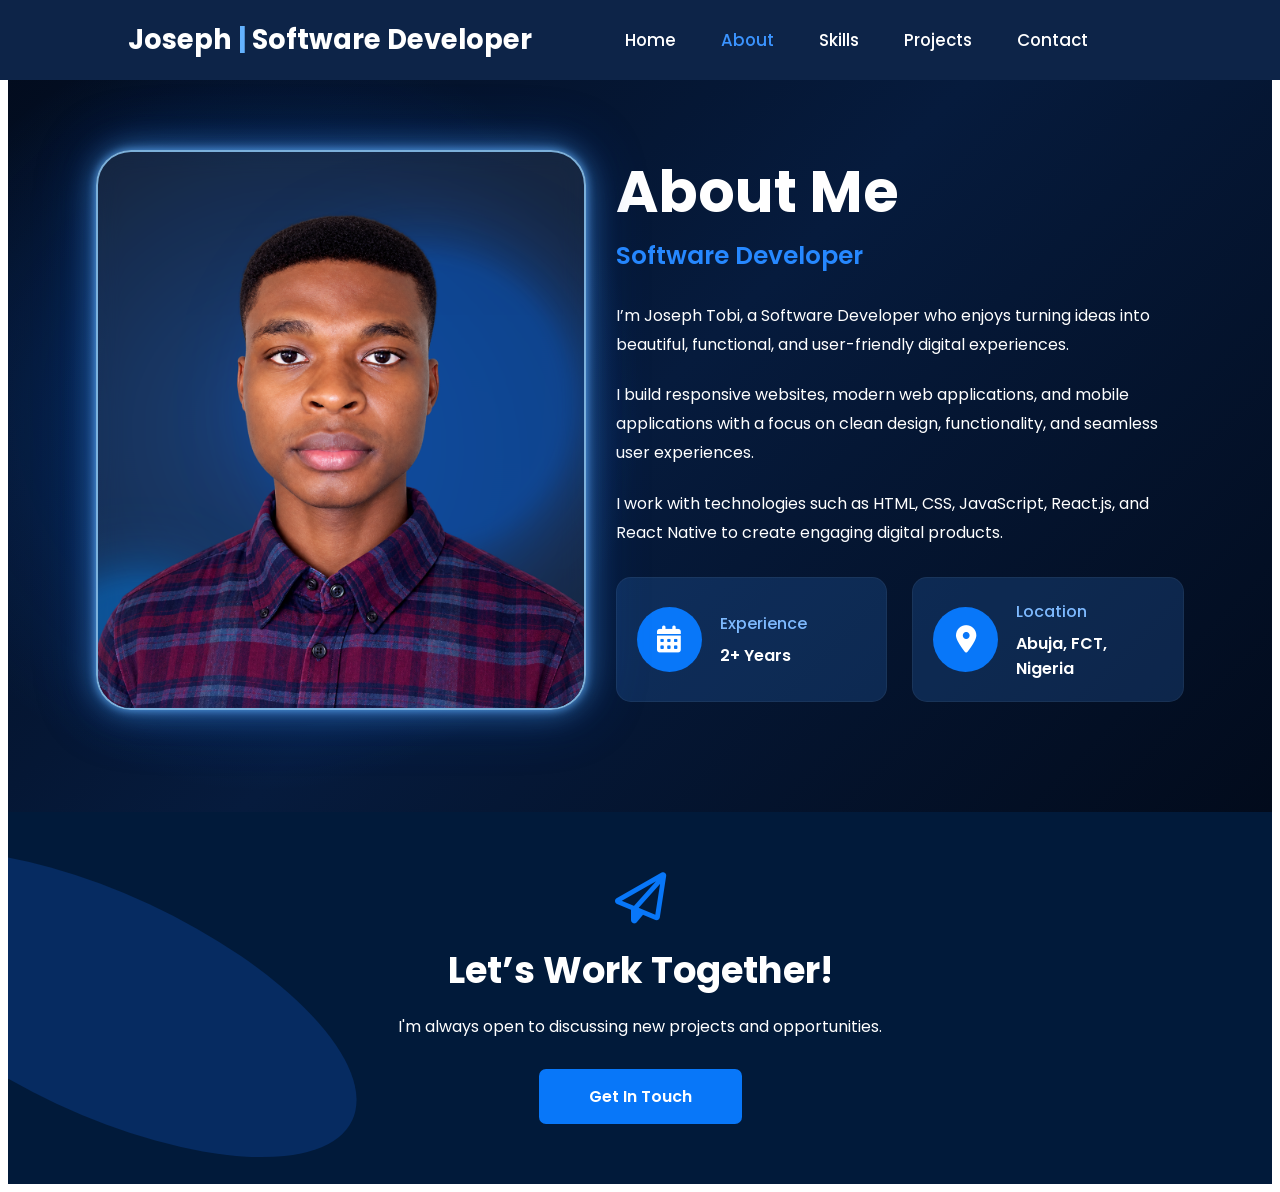
==== commit e9327820: "bla" ====
--- a/about.html
+++ b/about.html
@@ -247,7 +247,7 @@
                         </h3>
 
                         <p>
-                           Ondo state, Nigeria
+                           Abuja, FCT, Nigeria
                         </p>
 
                     </div>
